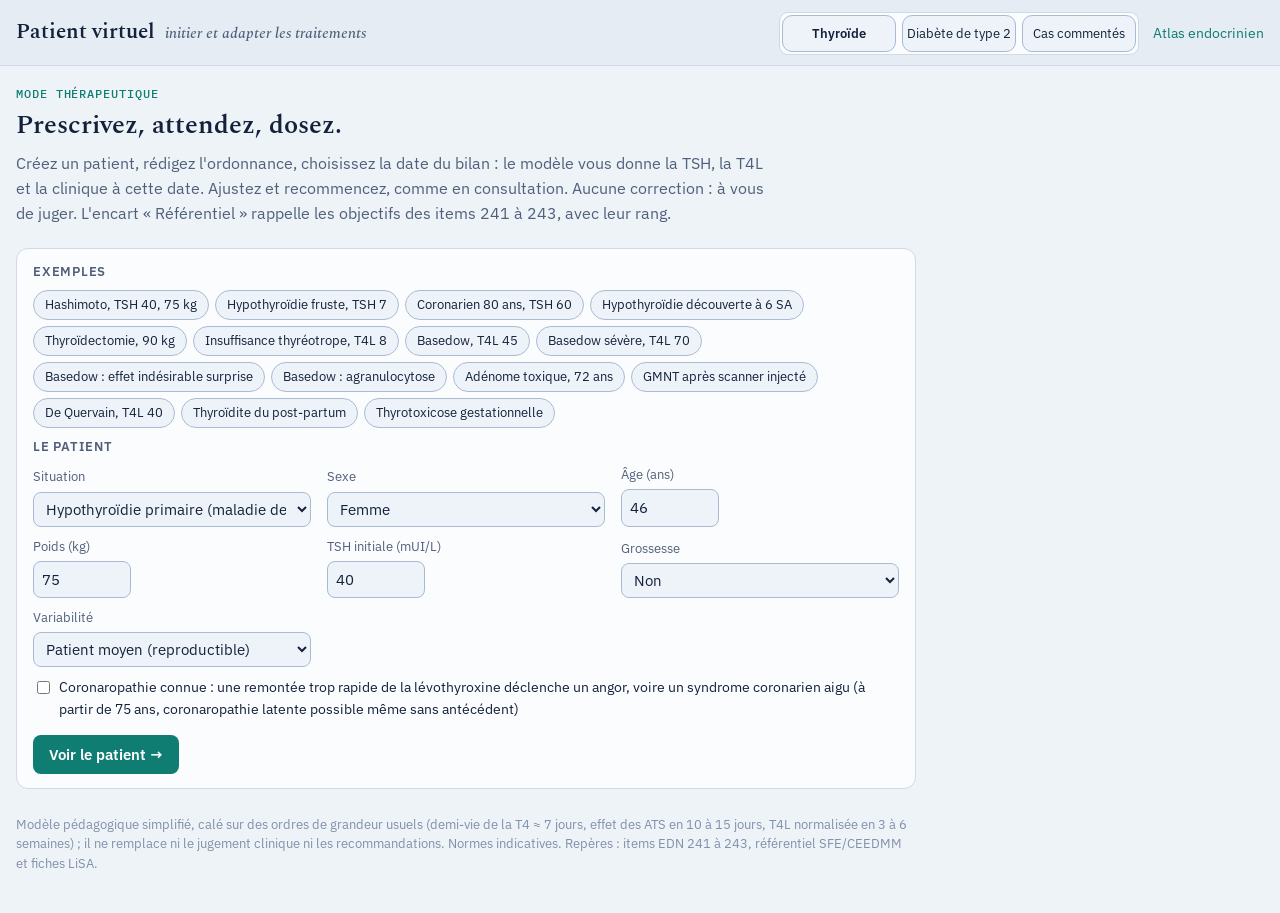
==== simulateur.html @ 0673c6ff "DT2 : module de physiologie (atlas) dans l'interface - schéma animé des organes (faim, estomac, inte" ====
<!doctype html>
<html lang="fr">
<head>
<meta charset="utf-8">
<meta name="viewport" content="width=device-width, initial-scale=1, viewport-fit=cover">
<title>Patient virtuel</title>
<meta name="description" content="Simulateur thérapeutique : on crée un patient (thyroïde ou diabète de type 2), on prescrit librement, et le modèle donne le bilan à la date choisie.">
<link rel="preconnect" href="https://fonts.googleapis.com">
<link rel="preconnect" href="https://fonts.gstatic.com" crossorigin>
<link rel="stylesheet" href="https://fonts.googleapis.com/css2?family=IBM+Plex+Mono:wght@400;500&family=IBM+Plex+Sans:wght@400;500;600&family=Spectral:ital,wght@0,500;0,600;1,500&display=swap">
<link rel="stylesheet" href="css/simulateur.css">
</head>
<body>
<header class="sv-top">
  <div class="sv-brand">
    <span class="sv-name">Patient virtuel</span>
    <span class="sv-sub">initier et adapter les traitements</span>
  </div>
  <nav class="sv-nav">
    <div class="sv-tabs" role="tablist" aria-label="Mode">
      <button type="button" class="sv-tab" id="svTabSand" role="tab">Thyroïde</button>
      <button type="button" class="sv-tab" id="svTabDt2" role="tab">Diabète de type 2</button>
      <button type="button" class="sv-tab" id="svTabCases" role="tab">Cas commentés</button>
    </div>
    <span class="sv-status" id="svStatus" hidden></span>
    <button type="button" class="sv-link" id="svHome" hidden>← Autres patients</button>
    <a class="sv-link" href="index.html">Atlas endocrinien</a>
  </nav>
</header>

<main class="sv-main" id="svMain"></main>

<div class="sv-tip" id="svTip" role="tooltip" hidden></div>

<script src="js/simu/model.js"></script>
<script src="js/simu/rules.js"></script>
<script src="js/simu/cases.js"></script>
<script src="js/simu/chart.js"></script>
<script src="js/simu/ui.js"></script>
<script src="js/simu/toons.js"></script>
<script src="js/simu/adverse.js"></script>
<script src="js/simu/sandbox.js"></script>
<script src="js/simu/dt2-ref.js"></script>
<script src="js/simu/dt2-model.js"></script>
<script src="js/simu/glyco.js"></script>
<script src="js/simu/sfd.js"></script>
<script src="js/simu/dt2-tree.js"></script>
<script src="js/simu/dt2-guide.js"></script>
<script src="js/simu/dt2-hosp.js"></script>
<script src="js/simu/dt2-physio.js"></script>
<script src="js/simu/dt2.js"></script>
<script src="js/simu/dt2-case.js"></script>
<script src="js/simu/main.js"></script>
</body>
</html>
---- css/simulateur.css ----
/* Patient virtuel : mêmes jetons de couleur que l'atlas (sombre par défaut, clair selon le système). */
:root {
  color-scheme: dark;
  --bg: #0a1322; --bg-2: #0d182b; --panel: #0f1b2f; --panel-2: #15243c; --line: #243653; --line-2: #36507a;
  --fg: #e6edf7; --muted: #95a6c0; --faint: #60728f; --accent: #6fd6c8; --accent-ink: #062521;
  --tsh: #5eaeff; --t4: #ffb84d; --t3: #ff7262; --trab: #ff6ac1;
  --good: #5bd49a; --warn: #ffc061; --bad: #ff7262; --info: #8fb3e8;
  --font-display: "Spectral", "Iowan Old Style", Georgia, serif;
  --font-body: "IBM Plex Sans", "Segoe UI", system-ui, -apple-system, sans-serif;
  --font-data: "IBM Plex Mono", ui-monospace, "SFMono-Regular", Menlo, monospace;
}
@media (prefers-color-scheme: light) {
  :root:not([data-theme="dark"]) {
    color-scheme: light;
    --bg: #eef3f8; --bg-2: #e5ecf4; --panel: #fbfcfe; --panel-2: #eef3f9; --line: #cfd9e7; --line-2: #a9bbd2;
    --fg: #13213a; --muted: #50607a; --faint: #8090aa; --accent: #0f7d72; --accent-ink: #ffffff;
    --tsh: #1f6fd1; --t4: #c27600; --t3: #d3392b; --trab: #c21f80;
    --good: #138a55; --warn: #a86a00; --bad: #cc3628; --info: #3d64a8;
  }
}
:root[data-theme="light"] {
  color-scheme: light;
  --bg: #eef3f8; --bg-2: #e5ecf4; --panel: #fbfcfe; --panel-2: #eef3f9; --line: #cfd9e7; --line-2: #a9bbd2;
  --fg: #13213a; --muted: #50607a; --faint: #8090aa; --accent: #0f7d72; --accent-ink: #ffffff;
  --tsh: #1f6fd1; --t4: #c27600; --t3: #d3392b; --trab: #c21f80;
  --good: #138a55; --warn: #a86a00; --bad: #cc3628; --info: #3d64a8;
}

* { box-sizing: border-box; }
[hidden] { display: none !important; }
body { margin: 0; background: var(--bg); color: var(--fg); font: 15px/1.55 var(--font-body); }
button, select, input { font: inherit; color: inherit; }
:focus-visible { outline: 2px solid var(--accent); outline-offset: 2px; }
h1 { margin: 0; font: 600 26px/1.15 var(--font-display); text-wrap: balance; }
h2 { margin: 0; font: 600 20px/1.2 var(--font-display); }
h3 { margin: 0; font: 600 13px var(--font-body); letter-spacing: 0.06em; text-transform: uppercase; color: var(--muted); }
h4 { margin: 6px 0 0; font: 600 14px var(--font-body); }
p { margin: 0; }

/* ---------- Barre du haut ---------- */
.sv-top {
  position: sticky; top: env(safe-area-inset-top, 0px); z-index: 5;
  display: flex; align-items: baseline; justify-content: space-between; flex-wrap: wrap; gap: 6px 18px;
  padding: 12px max(16px, env(safe-area-inset-right, 0px)) 10px max(16px, env(safe-area-inset-left, 0px));
  background: var(--bg-2); border-bottom: 1px solid var(--line);
}
.sv-brand { display: flex; align-items: baseline; gap: 10px; flex-wrap: wrap; }
.sv-name { font: 600 21px/1.1 var(--font-display); }
.sv-sub { font: italic 500 15px var(--font-display); color: var(--muted); }
.sv-nav { display: flex; align-items: baseline; gap: 14px; flex-wrap: wrap; }
.sv-status { font: 500 12.5px var(--font-data); color: var(--muted); }
.sv-link { border: 0; background: none; padding: 0; color: var(--accent); cursor: pointer; text-decoration: none; font-size: 14px; }
.sv-link:hover { text-decoration: underline; }

.sv-main { padding: 20px 16px 40px; max-width: 1280px; margin: 0 auto; }
.sv-eyebrow { font: 500 11.5px var(--font-data); letter-spacing: 0.08em; text-transform: uppercase; color: var(--accent); }
.sv-muted { color: var(--muted); font-size: 14px; }
.sv-note { color: var(--faint); font-size: 12.5px; }
.sv-src { color: var(--faint); font-size: 12.5px; font-style: italic; }

/* ---------- Accueil ---------- */
.sv-intro { display: flex; flex-direction: column; gap: 10px; max-width: 760px; margin-bottom: 22px; }
.sv-lead { font-size: 16px; color: var(--muted); }
.sv-axes { display: flex; flex-wrap: wrap; gap: 6px; margin-top: 4px; }
.sv-axis { border: 1px dashed var(--line-2); border-radius: 999px; padding: 3px 11px; font-size: 13px; color: var(--faint); }
.sv-axis.on { border-style: solid; border-color: var(--accent); color: var(--accent); }
.sv-cases { display: grid; grid-template-columns: repeat(auto-fill, minmax(260px, 1fr)); gap: 12px; }
.sv-case {
  display: flex; flex-direction: column; gap: 6px; text-align: left; cursor: pointer;
  border: 1px solid var(--line); border-radius: 12px; background: var(--panel); padding: 14px 16px;
  transition: border-color 0.15s, transform 0.15s;
}
.sv-case:hover { border-color: var(--accent); transform: translateY(-1px); }
.sv-case-top { display: flex; justify-content: space-between; gap: 8px; }
.sv-tag { font: 500 11.5px var(--font-data); letter-spacing: 0.05em; text-transform: uppercase; color: var(--accent); }
.sv-level { font-size: 12px; color: var(--faint); }
.sv-case-t { font: 600 18px/1.25 var(--font-display); }
.sv-case-p { font-size: 13.5px; color: var(--muted); }
.sv-case-d { font-size: 13.5px; color: var(--muted); }
.sv-disc { margin-top: 26px; color: var(--faint); font-size: 12.5px; max-width: 900px; }

/* ---------- Partie ---------- */
.sv-game { display: grid; grid-template-columns: minmax(0, 400px) minmax(0, 1fr); gap: 20px; align-items: start; }
.sv-dossier { position: sticky; top: 64px; display: flex; flex-direction: column; gap: 12px; max-height: calc(100vh - 80px); overflow-y: auto; }
.sv-consult { display: flex; flex-direction: column; gap: 14px; min-width: 0; }
.sv-card { background: var(--panel); border: 1px solid var(--line); border-radius: 12px; padding: 14px 16px; display: flex; flex-direction: column; gap: 10px; min-width: 0; }
.sv-step { scroll-margin-top: 70px; }
.sv-step.active { border-color: var(--line-2); box-shadow: 0 0 0 1px color-mix(in srgb, var(--accent) 35%, transparent); }
.sv-vhead { display: flex; flex-direction: column; gap: 2px; }
.sv-id h2 { margin-top: 2px; }
.sv-atcd { margin: 0; padding-left: 18px; color: var(--muted); font-size: 13.5px; }
.sv-rx { font-size: 14px; }
.sv-hist { margin: 0; padding-left: 20px; display: flex; flex-direction: column; gap: 6px; font-size: 13px; }
.sv-hist li span { display: block; }
.sv-h-d { font: 500 12px var(--font-data); color: var(--muted); }
.sv-hist em { color: var(--muted); }
.sv-letter { border-left: 3px solid var(--accent); padding: 6px 10px; background: var(--panel-2); border-radius: 0 8px 8px 0; font-size: 14px; }
.sv-event { border-left: 3px solid var(--bad); padding: 8px 10px; background: color-mix(in srgb, var(--bad) 10%, var(--panel)); border-radius: 0 8px 8px 0; }

.sv-qs { display: flex; flex-direction: column; gap: 6px; }
.sv-qbtn {
  text-align: left; border: 1px solid var(--line-2); background: var(--panel-2); border-radius: 8px; padding: 7px 11px; cursor: pointer; font-size: 14px;
}
.sv-qbtn:hover:not(:disabled) { border-color: var(--accent); }
.sv-qbtn:disabled { opacity: 0.5; cursor: default; }
.sv-qa { padding: 4px 0; }
.sv-q { font-weight: 600; font-size: 14px; }
.sv-a { color: var(--muted); font-size: 14px; font-style: italic; }
.sv-choices { display: flex; flex-direction: column; gap: 6px; }

.sv-exam { display: grid; grid-template-columns: max-content 1fr; gap: 4px 14px; margin: 0; font-size: 14px; }
.sv-exam dt { color: var(--muted); }
.sv-exam dd { margin: 0; }

.sv-res { width: 100%; border-collapse: collapse; font-size: 14px; }
.sv-res th { text-align: left; font: 500 11.5px var(--font-data); text-transform: uppercase; letter-spacing: 0.05em; color: var(--faint); padding: 4px 6px; border-bottom: 1px solid var(--line); }
.sv-res td { padding: 5px 6px; border-bottom: 1px solid var(--line); vertical-align: top; }
.sv-res td:nth-child(2) { font-family: var(--font-data); font-size: 13.5px; }
.sv-res tr.flag td:nth-child(2) { font-weight: 600; }
.sv-flag { font: 500 11px var(--font-body); text-transform: uppercase; letter-spacing: 0.04em; color: var(--warn); }
.sv-ref { color: var(--faint); font-family: var(--font-data); font-size: 12.5px; white-space: nowrap; }

.sv-tests { display: grid; grid-template-columns: repeat(auto-fill, minmax(210px, 1fr)); gap: 8px 14px; }
.sv-tests fieldset { border: 0; margin: 0; padding: 0; display: flex; flex-direction: column; gap: 3px; }
.sv-tests legend { font: 500 11.5px var(--font-data); text-transform: uppercase; letter-spacing: 0.06em; color: var(--faint); padding: 0; margin-bottom: 2px; }
.sv-check { display: flex; align-items: flex-start; gap: 6px; font-size: 14px; cursor: pointer; }
.sv-check input { margin-top: 4px; accent-color: var(--accent); }
.sv-radios { display: flex; flex-direction: column; gap: 4px; }
.sv-radio { display: flex; gap: 6px; align-items: center; padding: 5px 8px; border-radius: 8px; border: 1px solid transparent; cursor: pointer; }
.sv-radio input { accent-color: var(--accent); }
.sv-radio.right { border-color: var(--good); }
.sv-radio.wrong { border-color: var(--bad); }
.sv-advice { display: flex; flex-direction: column; gap: 4px; }

.sv-form { display: grid; grid-template-columns: repeat(auto-fill, minmax(240px, 1fr)); gap: 10px 16px; align-items: end; }
.sv-field { display: flex; flex-direction: column; gap: 4px; min-width: 0; }
.sv-field label { font-size: 13px; color: var(--muted); }
.sv-inline { display: flex; gap: 6px; flex-wrap: wrap; }
.sv-inline select { flex: 1 1 140px; min-width: 0; }
select { background: var(--panel-2); border: 1px solid var(--line-2); border-radius: 8px; padding: 6px 8px; max-width: 100%; }
.sv-rxsum { font-size: 14px; }

.sv-actions { display: flex; flex-wrap: wrap; gap: 8px; margin-top: 4px; }
.sv-primary { border: 0; background: var(--accent); color: var(--accent-ink); font-weight: 600; border-radius: 8px; padding: 8px 16px; cursor: pointer; }
.sv-primary:hover { filter: brightness(1.08); }
.sv-secondary { border: 1px solid var(--line-2); background: none; border-radius: 8px; padding: 8px 16px; cursor: pointer; }
.sv-secondary:hover { border-color: var(--accent); }
.sv-alert { color: var(--bad); font-size: 14px; }

/* Correction */
.sv-fb { list-style: none; margin: 0; padding: 0; display: flex; flex-direction: column; gap: 6px; }
.sv-fb li { display: flex; gap: 8px; align-items: flex-start; font-size: 14px; padding: 6px 8px; border-radius: 8px; background: var(--panel-2); }
.sv-fb-ic { flex: 0 0 20px; height: 20px; border-radius: 50%; display: grid; place-items: center; font: 600 12px var(--font-data); color: var(--bg); margin-top: 1px; }
.sv-fb-good .sv-fb-ic { background: var(--good); }
.sv-fb-warn .sv-fb-ic { background: var(--warn); }
.sv-fb-bad .sv-fb-ic { background: var(--bad); }
.sv-fb-info .sv-fb-ic { background: var(--info); }
.sv-pen { font: 600 12px var(--font-data); color: var(--bad); white-space: nowrap; }

/* Graphique */
.sv-chartbox { width: 100%; min-height: 120px; }
.sv-chart { display: block; width: 100%; height: auto; overflow: visible; }
.sv-ch-title { font: 500 12px var(--font-body); fill: var(--muted); }
.sv-ch-tick { font: 400 10.5px var(--font-data); fill: var(--faint); }
.sv-ch-lab { font: 500 10.5px var(--font-data); fill: var(--muted); }
.sv-ch-bg { fill: none; }
.sv-ch-band { fill: color-mix(in srgb, var(--good) 13%, transparent); }
.sv-ch-grid { stroke: var(--line); stroke-width: 1; }
.sv-ch-step { fill: none; stroke-width: 2; stroke-linejoin: round; }
.sv-ch-true { fill: none; stroke-width: 2; stroke-dasharray: 4 3; opacity: 0.75; }
.sv-ch-dot { stroke: var(--panel); stroke-width: 2; }
.sv-ch-hit { fill: transparent; cursor: pointer; }
.sv-ch-hit:focus { outline: none; stroke: var(--accent); stroke-width: 1.5; }
.sv-ch-now { stroke: var(--faint); stroke-dasharray: 2 3; }
.sv-tip {
  position: absolute; z-index: 20; transform: translate(-50%, -100%); pointer-events: none;
  background: var(--panel); border: 1px solid var(--line-2); border-radius: 6px; padding: 4px 8px; font: 500 12.5px var(--font-data); white-space: nowrap;
}

/* Débriefing */
.sv-score { flex-direction: row; align-items: center; gap: 18px; }
.sv-grade { display: flex; align-items: baseline; gap: 2px; }
.sv-grade-n { font: 600 48px/1 var(--font-display); color: var(--accent); }
.sv-grade-d { font: 500 18px var(--font-display); color: var(--muted); }
.sv-keys { margin: 0; padding-left: 18px; display: flex; flex-direction: column; gap: 6px; font-size: 14px; }
.sv-journal { border-top: 1px solid var(--line); padding-top: 8px; }
.sv-journal summary { cursor: pointer; font-size: 14px; font-weight: 500; }
.sv-journal[open] summary { margin-bottom: 8px; }
.sv-journal > * + * { margin-top: 8px; }

@media (max-width: 860px) {
  .sv-game { grid-template-columns: minmax(0, 1fr); }
  .sv-dossier { position: static; max-height: none; overflow: visible; }
  .sv-consult { order: -1; }
  .sv-top { position: static; }
  .sv-score { flex-direction: column; align-items: flex-start; }
  .sv-exam { grid-template-columns: 1fr; gap: 0; }
  .sv-exam dd { margin-bottom: 6px; }
}

/* ---------- Onglets ---------- */
.sv-tabs { display: flex; gap: 2px; padding: 2px; border: 1px solid var(--line); border-radius: 9px; background: var(--panel); }
.sv-tab { border: 0; background: none; border-radius: 7px; padding: 4px 10px; font-size: 13px; cursor: pointer; color: var(--muted); }
.sv-tab[aria-selected="true"] { background: var(--panel-2); color: var(--fg); font-weight: 600; }

/* ---------- Mode thérapeutique ---------- */
.sv-setup { max-width: 900px; }
.sv-chips { display: flex; flex-wrap: wrap; gap: 6px; }
.sv-chip { border: 1px solid var(--line-2); background: var(--panel-2); border-radius: 999px; padding: 4px 11px; font-size: 13px; cursor: pointer; }
.sv-chip:hover { border-color: var(--accent); color: var(--accent); }
.sv-chipcheck { display: inline-flex; align-items: center; gap: 5px; border: 1px solid var(--line-2); border-radius: 999px; padding: 3px 10px; font-size: 13.5px; cursor: pointer; }
.sv-chipcheck:has(input:checked) { border-color: var(--accent); background: color-mix(in srgb, var(--accent) 12%, transparent); }
.sv-chipcheck input { accent-color: var(--accent); margin: 0; }
.sv-num { width: 6.5em; background: var(--panel-2); border: 1px solid var(--line-2); border-radius: 8px; padding: 6px 8px; font-variant-numeric: tabular-nums; }
.sv-numwrap { display: inline-flex; align-items: center; gap: 4px; white-space: nowrap; }
.sv-inline { align-items: center; }
.sv-alt { font-size: 14px; color: var(--muted); }
.sv-ordo { gap: 12px; }
.sv-more { align-self: flex-start; font-size: 13px; }
.sv-sandbox .sv-dossier { gap: 12px; }
.sv-latest-head { display: flex; align-items: baseline; justify-content: space-between; gap: 10px; flex-wrap: wrap; }
.sv-big td { font-size: 15.5px; padding: 7px 6px; }
.sv-big td:nth-child(2) { font-size: 16px; }
.sv-v { font-family: var(--font-data); font-variant-numeric: tabular-nums; white-space: nowrap; }
.sv-v.hi, .sv-v.lo { font-weight: 600; color: var(--warn); }
.sv-arrow { font-weight: 600; }
.sv-na { color: var(--faint); }
.sv-clin { font-size: 14px; }
.sv-card-head { display: flex; justify-content: space-between; align-items: center; gap: 10px; flex-wrap: wrap; }
.sv-small { font-size: 13px; color: var(--muted); }
.sv-scroll { overflow-x: auto; }
.sv-hist-t { font-size: 13px; }
.sv-hist-t td, .sv-hist-t th { white-space: nowrap; }
.sv-hist-t td:nth-child(2) { white-space: normal; min-width: 180px; font-family: var(--font-body); font-size: 13px; }
.sv-nowrap { white-space: nowrap; }
.sv-det summary { cursor: pointer; font: 600 13px var(--font-body); letter-spacing: 0.06em; text-transform: uppercase; color: var(--muted); }
.sv-det[open] summary { margin-bottom: 4px; }
.sv-secondary:disabled { opacity: 0.45; cursor: default; }
@media (max-width: 860px) {
  .sv-sandbox .sv-dossier, .sv-sandbox .sv-consult { display: contents; }
  .sv-sandbox > * > .sv-card { order: 4; }
  .sv-sandbox > * > .sv-latest { order: 1; }
  .sv-sandbox > * > .sv-ordo { order: 2; }
  .sv-sandbox > * > .sv-id { order: 3; }
}

/* Rangs EDN */
.sv-rang { display: inline-block; font: 600 10.5px var(--font-data); letter-spacing: 0.04em; text-transform: uppercase; border-radius: 5px; padding: 1px 6px; vertical-align: 1px; white-space: nowrap; }
.sv-rang-A { background: color-mix(in srgb, var(--accent) 22%, transparent); color: var(--fg); border: 1px solid var(--accent); }
.sv-rang-B { background: color-mix(in srgb, var(--info) 18%, transparent); color: var(--fg); border: 1px solid var(--info); }
.sv-refs li { line-height: 1.5; }
.sv-qual { font-size: 14px; }
.sv-hist-t td.sv-wrap { white-space: normal; min-width: 220px; font-family: var(--font-body); font-size: 12.5px; color: var(--muted); }
.sv-ch-bar { fill: color-mix(in srgb, var(--accent) 55%, transparent); }
@media (max-width: 520px) {
  .sv-res .sv-ref { white-space: normal; }
  .sv-big td, .sv-big td:nth-child(2) { font-size: 14.5px; }
  .sv-big { table-layout: fixed; } .sv-big td, .sv-big th { overflow-wrap: anywhere; padding-left: 4px; padding-right: 4px; }
}

/* Dessins d'humour noir */
.sv-toon { margin: 0; align-self: flex-start; width: 100%; max-width: 380px; background: #eef2f7; border: 1px solid var(--line); border-radius: 12px; padding: 8px; }
/* Les dessins gardent le même aspect dans les deux thèmes : papier clair, encre sombre. */
.sv-toon svg { display: block; width: 100%; height: auto; }
.sv-toon figcaption { font: italic 500 14px var(--font-display); color: #3c4658; text-align: center; padding: 4px 6px 2px; }
.sv-toon-death { max-width: 460px; }
.tn-o { stroke: #1d2433; stroke-width: 2; stroke-linejoin: round; }
.tn-l { stroke: #1d2433; stroke-width: 2.5; fill: none; stroke-linecap: round; stroke-linejoin: round; }
.tn-w { stroke-width: 3.5; }
.tn-k { fill: #1d2433; }
.tn-ground { fill: #d5dce6; }
.tn-small { font: 500 11px var(--font-body); fill: #1d2433; }
.tn-big { font: 20px var(--font-body); fill: #ffc83a; }
.tn-night, .tn-nightfill { fill: #1b2340; }
.tn-rip { font: 700 15px var(--font-display); fill: #2d2f36; text-anchor: middle; }
.tn-epi { font: 500 7.4px var(--font-body); fill: #2d2f36; text-anchor: middle; }
.tn-cross { stroke: #c8ccd8; }
.sv-toon-death .tn-o { stroke: #2d2f36; }
.tn-blink { animation: tnBlink 0.8s steps(2) infinite; }
@keyframes tnBlink { 50% { fill: #5aa0ff; } }
@media (prefers-reduced-motion: reduce) { .tn-blink { animation: none; } }
.sv-dead { border-color: var(--bad); }
.sv-banner { border-left: 3px solid var(--warn); padding: 6px 10px; background: color-mix(in srgb, var(--warn) 12%, var(--panel)); border-radius: 0 8px 8px 0; font-size: 14px; font-weight: 500; }
.sv-margin dt { font-weight: 600; color: var(--fg); }

/* Référentiel d'effets (DT2) */
.sv-reftab { font-size: 13px; }
.sv-reftab td:nth-child(2) { font-family: inherit; font-size: 13px; }
.sv-reftab td.sv-mv { font-family: var(--font-data); white-space: nowrap; text-align: right; }
.sv-reftab td.sv-mv.hi { color: var(--bad); font-weight: 600; }
.sv-reftab a.sv-src { color: inherit; text-decoration: underline dotted; }
@media (max-width: 520px) { .sv-reftab td:first-child { min-width: 8em; } }

/* Insulinothérapie, carnet glycémique, rapport AGP, lecture SFD 2025 */
.sv-ins { display: grid; gap: 8px; margin-top: 8px; padding-top: 8px; border-top: 1px dashed var(--line); }
.sv-num-s { width: 4.6em; }
.sv-alert-l { display: block; }
.sv-alert-l + .sv-alert-l { margin-top: 6px; }
.sv-titr { font-size: 14px; color: var(--fg); background: color-mix(in srgb, var(--accent) 10%, transparent); border-left: 3px solid var(--accent); padding: 6px 10px; border-radius: 6px; }
.sv-gly { display: grid; gap: 8px; margin-top: 6px; padding-top: 10px; border-top: 1px solid var(--line); }
.sv-how { border: 1px solid var(--line); border-radius: 8px; padding: 6px 10px; }
.sv-carnet { border-collapse: collapse; font: 12.5px var(--font-data); min-width: 100%; }
.sv-carnet th { font: 500 10.5px var(--font-data); text-transform: uppercase; letter-spacing: 0.04em; color: var(--faint); padding: 4px 6px; border-bottom: 1px solid var(--line); text-align: center; white-space: nowrap; }
.sv-carnet td { padding: 3px 6px; border-bottom: 1px solid var(--line); text-align: center; white-space: nowrap; }
.sv-carnet td.gc-rem { text-align: left; white-space: normal; font-family: var(--font-body); color: var(--muted); min-width: 12em; }
.sv-carnet td.gc-day, .sv-carnet td.gc-dose { color: var(--muted); }
.gc-ok { background: color-mix(in srgb, var(--good) 16%, transparent); }
.gc-hi { background: color-mix(in srgb, var(--warn) 22%, transparent); }
.gc-lo { background: color-mix(in srgb, var(--info) 22%, transparent); }
.gc-hypo { background: color-mix(in srgb, var(--bad) 35%, transparent); font-weight: 600; }
.agp { display: grid; gap: 8px; }
.agp-top { display: grid; grid-template-columns: minmax(0, 1fr) minmax(0, 1.3fr); gap: 14px; align-items: start; }
.agp-stats { display: grid; grid-template-columns: auto auto; gap: 2px 10px; margin: 0; font-size: 13px; }
.agp-stats dt { color: var(--muted); }
.agp-stats dd { margin: 0; font-family: var(--font-data); text-align: right; }
.agp-range { display: grid; grid-template-columns: 26px 1fr; gap: 10px; align-items: stretch; }
.agp-bar { display: flex; flex-direction: column; border-radius: 4px; overflow: hidden; min-height: 120px; }
.agp-s { display: block; min-height: 2px; }
.agp-legend { list-style: none; margin: 0; padding: 0; display: grid; gap: 2px; font-size: 12.5px; align-content: space-between; }
.agp-legend b { font-family: var(--font-data); }
.agp-tg { color: var(--faint); }
.agp-sw { display: inline-block; width: 10px; height: 10px; border-radius: 2px; margin-right: 6px; vertical-align: -1px; }
.agp-vhigh { background: #e8833a; } .agp-high { background: #f4c542; } .agp-tir { background: #3aa76d; } .agp-low { background: #e5534b; } .agp-vlow { background: #a51d2d; }
.agp-svg { width: 100%; height: auto; display: block; }
.agp-target { fill: color-mix(in srgb, #3aa76d 14%, transparent); }
.agp-grid { stroke: var(--line); stroke-width: 1; stroke-dasharray: 2 3; }
.agp-tl { stroke: #3aa76d; stroke-width: 1.2; }
.agp-tick { fill: var(--faint); font: 10px var(--font-data); }
.agp-b90 { fill: color-mix(in srgb, var(--tsh) 18%, transparent); }
.agp-b50 { fill: color-mix(in srgb, var(--tsh) 42%, transparent); }
.agp-med { fill: none; stroke: var(--tsh); stroke-width: 2.2; }
.agp-cap { font-size: 12.5px; color: var(--muted); }
.agp-days { display: grid; grid-template-columns: repeat(7, minmax(0, 1fr)); gap: 4px; }
.agp-day { width: 100%; height: auto; display: block; background: var(--panel-2); border-radius: 4px; }
.agp-dline { fill: none; stroke: var(--tsh); stroke-width: 1.2; }
.agp-dlow { fill: #e5534b; }
.sv-sfd-l { list-style: none; margin: 6px 0; padding: 0; display: grid; gap: 6px; font-size: 14px; }
.sv-sfd-l li { padding: 6px 8px 6px 30px; border-radius: 6px; position: relative; background: var(--panel-2); }
.sv-sfd-i { position: absolute; left: 9px; top: 6px; }
.sv-sfd-stop { border-left: 3px solid var(--bad); }
.sv-sfd-warn { border-left: 3px solid var(--warn); }
.sv-sfd-tip { border-left: 3px solid var(--info); }
.sv-sfd-ok { border-left: 3px solid var(--good); }
@media (max-width: 620px) {
  .agp-top { grid-template-columns: 1fr; }
  .agp-days { grid-template-columns: repeat(4, minmax(0, 1fr)); }
}

/* Cas guidé DT2 */
.sv-cases-h { margin-top: 8px; }
.sv-dcase { max-width: 980px; }
.sv-stmts { display: grid; gap: 6px; border: 1px solid var(--line); }
.sv-stmts legend { font: 600 13px var(--font-body); letter-spacing: 0.06em; text-transform: uppercase; color: var(--muted); padding: 0 6px; }

/* Arbre des décisions */
.sv-tree { display: grid; gap: 10px; }
.sv-tr-root { font-weight: 600; padding: 8px 10px; border-radius: 8px; background: var(--panel-2); }
.sv-tr { list-style: none; margin: 0 0 0 10px; padding: 0 0 0 14px; border-left: 2px solid var(--line-2); display: grid; gap: 8px; }
.sv-tr-b { position: relative; padding: 8px 10px; border-radius: 8px; background: var(--panel-2); border-left: 4px solid var(--line-2); display: grid; gap: 4px; font-size: 14px; }
.sv-tr-b::before { content: ''; position: absolute; left: -18px; top: 18px; width: 14px; border-top: 2px solid var(--line-2); }
.sv-tr-head { display: flex; flex-wrap: wrap; gap: 8px; align-items: baseline; }
.sv-tr-rank { font: 600 11px var(--font-data); text-transform: uppercase; letter-spacing: 0.04em; color: var(--muted); }
.sv-tr-name { font-weight: 600; }
.sv-tr-why { color: var(--muted); }
.sv-tr-res b { font-family: var(--font-data); }
.sv-tr-next { margin: 4px 0 0 14px; padding: 6px 10px; border-radius: 6px; border-left: 4px solid var(--line-2); background: var(--panel); }
.sv-tr-r1 { border-left-color: var(--good); } .sv-tr-r2 { border-left-color: var(--info); } .sv-tr-r3 { border-left-color: var(--faint); } .sv-tr-r4 { border-left-color: var(--warn); } .sv-tr-r5 { border-left-color: var(--bad); }
.sv-tr-r1 > .sv-tr-head .sv-tr-rank { color: var(--good); } .sv-tr-r4 > .sv-tr-head .sv-tr-rank { color: var(--warn); } .sv-tr-r5 > .sv-tr-head .sv-tr-rank { color: var(--bad); }
.sv-export { width: 100%; font: 11.5px var(--font-data); background: var(--panel-2); color: var(--fg); border: 1px solid var(--line-2); border-radius: 8px; padding: 6px; resize: vertical; }
#dtExportBox { display: grid; gap: 6px; margin-top: 8px; }

/* Configuration : situations de départ, curseurs */
.sv-stages { display: grid; gap: 8px; }
.sv-stage-g { display: grid; grid-template-columns: 9em 1fr; gap: 8px; align-items: start; }
.sv-stage-h { font: 600 12px var(--font-body); color: var(--muted); padding-top: 6px; }
.sv-chip.on { border-color: var(--accent); background: color-mix(in srgb, var(--accent) 16%, transparent); color: var(--fg); font-weight: 600; }
.sv-slider label { display: flex; justify-content: space-between; gap: 8px; }
.sv-range-v { font: 600 13px var(--font-data); color: var(--accent); }
.sv-range { width: 100%; accent-color: var(--accent); }
@media (max-width: 620px) { .sv-stage-g { grid-template-columns: 1fr; } .sv-stage-h { padding-top: 0; } }

/* ---------- Types de rencontre, parcours, hospitalisation ---------- */
.sv-modes { display: flex; flex-direction: column; gap: 6px; }
.sv-tabs { display: grid; grid-template-columns: repeat(3, 1fr); gap: 6px; }
.sv-tab { display: flex; flex-direction: column; align-items: center; gap: 2px; padding: 8px 4px; border: 1px solid var(--line-2); border-radius: 10px; background: var(--panel-2); color: var(--fg); font: inherit; font-size: 12.5px; cursor: pointer; }
.sv-tab:hover { border-color: var(--accent); }
.sv-tab.on { border-color: var(--accent); background: color-mix(in srgb, var(--accent) 16%, transparent); font-weight: 600; }
.sv-tab-ic { font-size: 20px; line-height: 1; }
.sv-latest-head { display: flex; align-items: center; justify-content: flex-start; gap: 12px; }
.sv-mode-ic { flex: none; display: grid; place-items: center; width: 44px; height: 44px; border-radius: 12px; font-size: 24px; background: var(--panel-2); border: 1px solid var(--line-2); }
.sv-mode-ic.sv-mode-tele { border-color: var(--info); }
.sv-mode-ic.sv-mode-hosp { border-color: var(--t3); }
.sv-oldview { font-size: 13px; color: var(--warn); margin: 0; }
.sv-linkbtn { background: none; border: 0; padding: 0; color: var(--accent); text-decoration: underline; cursor: pointer; font: inherit; }
.sv-journey { gap: 6px; }
.sv-jtrack { display: flex; gap: 6px; overflow-x: auto; padding-bottom: 4px; scrollbar-width: thin; }
.sv-jitem { flex: none; display: flex; flex-direction: column; align-items: center; gap: 1px; min-width: 62px; padding: 6px 6px 5px; border: 1px solid var(--line); border-radius: 10px; background: var(--panel-2); color: var(--fg); font: inherit; cursor: pointer; position: relative; }
.sv-jitem::before { content: ""; position: absolute; left: -7px; top: 50%; width: 6px; border-top: 1px dashed var(--line-2); }
.sv-jitem:first-child::before { display: none; }
.sv-jitem.on { border-color: var(--accent); box-shadow: 0 0 0 1px var(--accent) inset; }
.sv-jitem.sv-mode-hosp { border-color: color-mix(in srgb, var(--t3) 60%, var(--line)); }
.sv-jitem.sv-mode-tele { border-style: dashed; }
.sv-jitem.ev .sv-jic { color: var(--warn); }
.sv-jic { font-size: 17px; line-height: 1.1; }
.sv-jday { font-family: var(--font-data); font-size: 11px; color: var(--muted); }
.sv-ja1c { font-family: var(--font-data); font-size: 12.5px; font-weight: 600; color: var(--good); }
.sv-ja1c.hi { color: var(--bad); }
.sv-hospform { display: flex; flex-direction: column; gap: 10px; }
.sv-hospwhy { margin: 0; padding: 8px 10px; border-left: 3px solid var(--t3); background: color-mix(in srgb, var(--t3) 8%, transparent); border-radius: 6px; font-size: 13.5px; }
.sv-hosp { display: flex; flex-direction: column; gap: 10px; }
.sv-kpis { display: grid; grid-template-columns: repeat(4, minmax(0, 1fr)); gap: 8px; }
.sv-kpi { display: flex; flex-direction: column; gap: 1px; padding: 8px 10px; border: 1px solid var(--line); border-radius: 10px; background: var(--panel-2); min-width: 0; }
.sv-kpi.warn { border-color: var(--warn); }
.sv-kpi-l { font-size: 11.5px; color: var(--muted); }
.sv-kpi-v { font-family: var(--font-data); font-size: 19px; }
.sv-kpi-s { font-size: 11.5px; color: var(--faint); }
.sv-hosp-chart { border: 1px solid var(--line); border-radius: 10px; background: var(--bg-2); padding: 6px; }
.sv-hosp-svg { display: block; width: 100%; height: auto; }
.sv-hosp-svg .hz-band { fill: color-mix(in srgb, var(--good) 14%, transparent); }
.sv-hosp-svg .hz-low { stroke: var(--bad); stroke-dasharray: 4 3; stroke-width: 1; }
.sv-hosp-svg .hz-day { stroke: var(--line); stroke-width: 1; }
.sv-hosp-svg .hz-g { fill: none; stroke: var(--tsh); stroke-width: 1.6; stroke-linejoin: round; }
.sv-hosp-svg .hz-ck { stroke: var(--bg-2); stroke-width: 1; }
.sv-hosp-svg .hz-ck.ok { fill: var(--good); } .sv-hosp-svg .hz-ck.high { fill: var(--warn); } .sv-hosp-svg .hz-ck.under { fill: var(--info); } .sv-hosp-svg .hz-ck.low { fill: var(--bad); }
.sv-hosp-svg .hz-rate { fill: none; stroke: var(--accent); stroke-width: 1.8; }
.sv-hosp-svg .hz-bol { fill: var(--t4); opacity: 0.85; }
.sv-hosp-svg .hz-ax { fill: var(--faint); font: 11px var(--font-data); }
.sv-hosp-svg .hz-lab { fill: var(--muted); font: 11.5px var(--font-body); }
.sv-hosp-t .sv-row-low td { background: color-mix(in srgb, var(--bad) 9%, transparent); }
.sv-relay { padding: 10px 12px; border: 1px solid var(--accent); border-radius: 10px; background: color-mix(in srgb, var(--accent) 7%, transparent); }
.sv-relay h4, .sv-relay p { margin: 0 0 4px; }
@media (max-width: 600px) { .sv-kpis { grid-template-columns: repeat(2, minmax(0, 1fr)); } .sv-tab { font-size: 11.5px; } }
.sv-hosp-t td:last-child { min-width: 220px; } .sv-hosp-t td:not(:last-child) { white-space: nowrap; }
.sv-hospok { margin: 0; color: var(--good); font-weight: 600; font-size: 13.5px; }
.sv-pump { display: grid; gap: 8px; padding: 10px 12px; border: 1px solid var(--line-2); border-radius: 10px; background: var(--panel-2); }
.sv-pump h4 { margin: 0; }

/* ---------- Physiologie du patient (module atlas) ---------- */
.sv-physio-entry { flex-direction: row; align-items: center; justify-content: space-between; gap: 12px; flex-wrap: wrap; border-color: color-mix(in srgb, var(--accent) 45%, var(--line)); }
.sv-physio-lead { margin: 2px 0 0; font-size: 13.5px; color: var(--muted); max-width: 60ch; }
.sv-physio { gap: 10px; }
.ph-tog { display: flex; flex-wrap: wrap; gap: 6px; }
.ph-ctrl { display: flex; flex-wrap: wrap; align-items: center; gap: 8px; }
.ph-ctrl .sv-range { flex: 1 1 160px; min-width: 120px; }
.ph-time { font-family: var(--font-data); min-width: 64px; }
.ph-sep { flex: 0 0 8px; }
.ph-grid { display: grid; grid-template-columns: minmax(0, 2.1fr) minmax(220px, 1fr); gap: 10px; }
@media (max-width: 900px) { .ph-grid { grid-template-columns: 1fr; } }
.ph-diag, .ph-chartbox, .ph-trendbox { border: 1px solid var(--line); border-radius: 10px; background: var(--bg-2); padding: 4px; min-width: 0; }
.ph-svg, .ph-chart, .ph-trend { display: block; width: 100%; height: auto; }
.ph-side { display: flex; flex-direction: column; gap: 8px; min-width: 0; }
.ph-sum { display: flex; flex-direction: column; gap: 2px; font-size: 13px; }
.ph-row { display: flex; justify-content: space-between; gap: 8px; border-bottom: 1px dotted var(--line); padding: 2px 0; }
.ph-row strong { font-family: var(--font-data); font-weight: 600; white-space: nowrap; }
.ph-info { font-size: 13px; padding: 8px 10px; border-left: 3px solid var(--accent); background: color-mix(in srgb, var(--accent) 7%, transparent); border-radius: 6px; }
.ph-info h4 { margin: 0 0 4px; } .ph-info p { margin: 0; }
.ph-box { fill: var(--panel-2); stroke: var(--line-2); stroke-width: 1.2; }
.ph-org { cursor: pointer; } .ph-org:focus { outline: none; } .ph-org:focus .ph-box, .ph-org.sel .ph-box { stroke: var(--accent); stroke-width: 2.4; }
.ph-org.sel .ph-blood { stroke-width: 3.5; }
.ph-org.off { opacity: 0.4; }
.ph-box-beta { fill: color-mix(in srgb, var(--tsh) 14%, var(--panel-2)); } .ph-box-alpha { fill: color-mix(in srgb, var(--trab) 12%, var(--panel-2)); }
.ph-box-liver { fill: color-mix(in srgb, var(--t3) 12%, var(--panel-2)); } .ph-box-kidney { fill: color-mix(in srgb, var(--t4) 12%, var(--panel-2)); }
.ph-box-muscle, .ph-box-fat { fill: color-mix(in srgb, var(--good) 10%, var(--panel-2)); } .ph-box-pen { fill: color-mix(in srgb, var(--warn) 12%, var(--panel-2)); }
.ph-t { fill: var(--fg); font: 600 16px var(--font-body); } .ph-v { fill: var(--accent); font: 600 14.5px var(--font-data); } .ph-s { fill: var(--muted); font: 13px var(--font-body); }
.ph-big { font-size: 18px; font-weight: 600; fill: var(--fg); }
.ph-blood { fill: color-mix(in srgb, var(--t3) 16%, var(--panel-2)); stroke: var(--t3); stroke-width: 2; }
.ph-blood.ok { fill: color-mix(in srgb, var(--good) 18%, var(--panel-2)); stroke: var(--good); } .ph-blood.high { fill: color-mix(in srgb, var(--warn) 22%, var(--panel-2)); stroke: var(--warn); } .ph-blood.low { fill: color-mix(in srgb, var(--bad) 25%, var(--panel-2)); stroke: var(--bad); }
.ph-flow { fill: none; stroke-linecap: round; stroke-dasharray: 2 10; animation: phflow 2s linear infinite; opacity: 0.85; }
.ph-flow.idle { opacity: 0.18; animation: none; }
@keyframes phflow { to { stroke-dashoffset: -24; } }
@media (prefers-reduced-motion: reduce) { .ph-flow { animation: none; stroke-dasharray: none; } }
.ph-flow.ph-g { stroke: var(--tsh); } .ph-flow.ph-i { stroke: var(--accent); } .ph-flow.ph-x { stroke: var(--warn); } .ph-flow.ph-n { stroke: var(--trab); } .ph-flow.ph-u { stroke: var(--t4); }
.ph-ah.ph-g { fill: var(--tsh); } .ph-ah.ph-i { fill: var(--accent); } .ph-ah.ph-x { fill: var(--warn); } .ph-ah.ph-n { fill: var(--trab); } .ph-ah.ph-u { fill: var(--t4); }
.ph-pill { stroke-width: 1.2; } .ph-pt { font: 700 12.5px var(--font-body); fill: var(--fg); }
.ph-pill-met { fill: color-mix(in srgb, var(--t3) 30%, var(--panel)); stroke: var(--t3); }
.ph-pill-su, .ph-pill-dpp { fill: color-mix(in srgb, var(--tsh) 30%, var(--panel)); stroke: var(--tsh); }
.ph-pill-glp { fill: color-mix(in srgb, var(--trab) 30%, var(--panel)); stroke: var(--trab); }
.ph-pill-sglt { fill: color-mix(in srgb, var(--t4) 35%, var(--panel)); stroke: var(--t4); }
.ph-pill-acarb, .ph-pill-life { fill: color-mix(in srgb, var(--good) 30%, var(--panel)); stroke: var(--good); }
.ph-pill-ins { fill: color-mix(in srgb, var(--warn) 35%, var(--panel)); stroke: var(--warn); }
.ph-band { fill: color-mix(in srgb, var(--good) 12%, transparent); } .ph-gl { stroke: var(--line); stroke-width: 1; }
.ph-ax { fill: var(--faint); font: 10.5px var(--font-data); } .ph-meal { font-size: 12px; }
.ph-l-g { fill: none; stroke: var(--tsh); stroke-width: 2.2; } .ph-l-glu { fill: none; stroke: var(--trab); stroke-width: 1.4; stroke-dasharray: 4 3; }
.ph-a-endo { fill: color-mix(in srgb, var(--accent) 35%, transparent); stroke: none; } .ph-a-exo { fill: color-mix(in srgb, var(--warn) 30%, transparent); stroke: none; }
.ph-b-ren { fill: var(--t4); } .ph-cur { stroke: var(--fg); stroke-width: 1.2; stroke-dasharray: 3 3; }
.ph-lg.ph-l-g { fill: var(--tsh); } .ph-lg.ph-l-glu { fill: var(--trab); }
.ph-l-a { fill: none; stroke: var(--t3); stroke-width: 2; }
@media (max-width: 600px) { .ph-diag, .ph-chartbox { overflow-x: auto; } .ph-svg, .ph-chart { min-width: 600px; } }
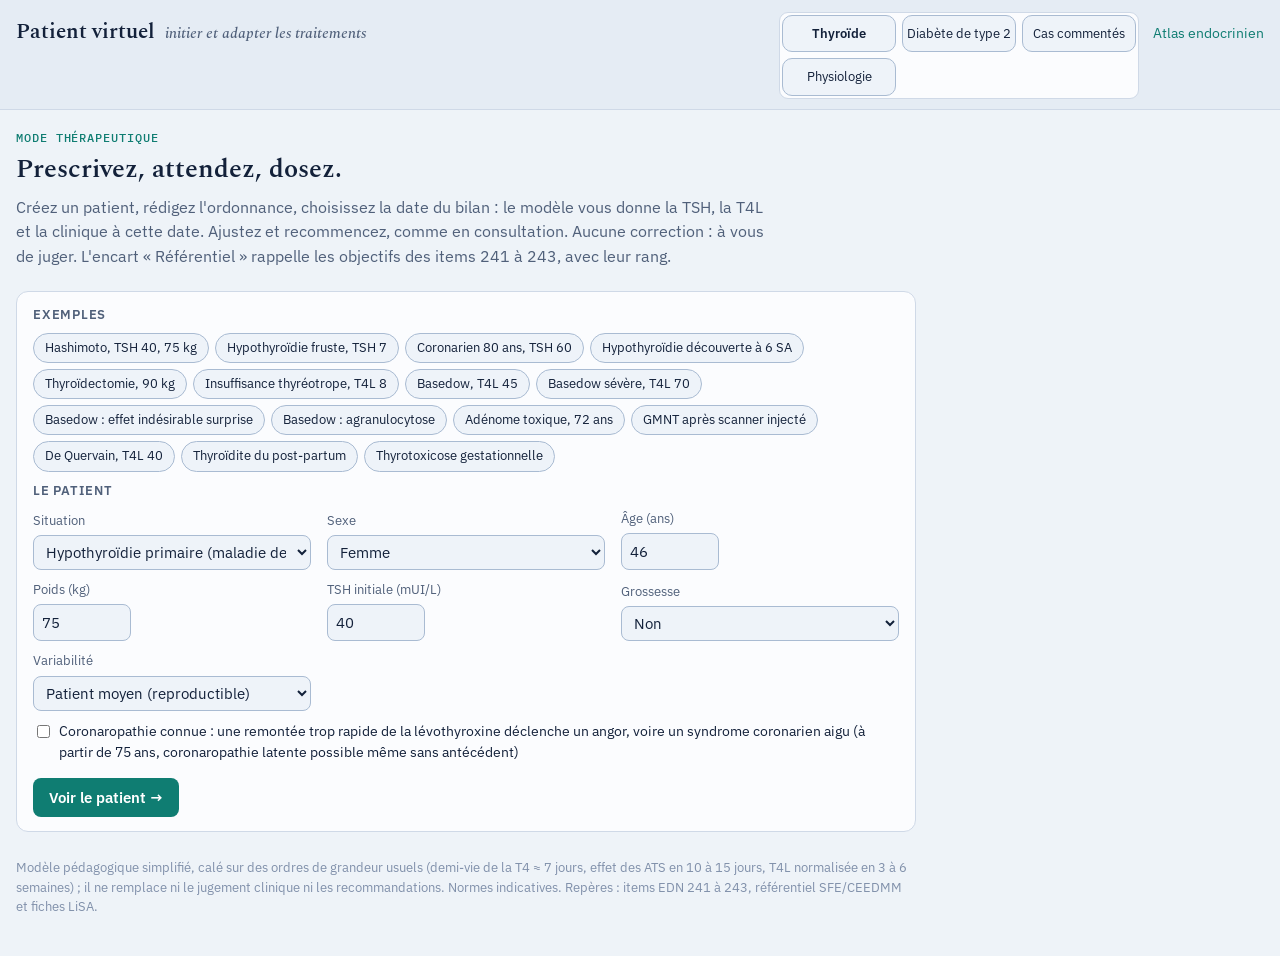
==== commit 18277840: "Physiologie : vaisseaux à la place du cœur, hypoglycémie et contre-régulation, onglet séparé - Aorte" ====
--- a/simulateur.html
+++ b/simulateur.html
@@ -21,6 +21,7 @@
       <button type="button" class="sv-tab" id="svTabSand" role="tab">Thyroïde</button>
       <button type="button" class="sv-tab" id="svTabDt2" role="tab">Diabète de type 2</button>
       <button type="button" class="sv-tab" id="svTabCases" role="tab">Cas commentés</button>
+      <button type="button" class="sv-tab" id="svTabPhysio" role="tab">Physiologie</button>
     </div>
     <span class="sv-status" id="svStatus" hidden></span>
     <button type="button" class="sv-link" id="svHome" hidden>← Autres patients</button>
--- a/css/simulateur.css
+++ b/css/simulateur.css
@@ -486,3 +486,114 @@
 .ph-lg.ph-l-g { fill: var(--tsh); } .ph-lg.ph-l-glu { fill: var(--trab); }
 .ph-l-a { fill: none; stroke: var(--t3); stroke-width: 2; }
 @media (max-width: 600px) { .ph-diag, .ph-chartbox { overflow-x: auto; } .ph-svg, .ph-chart { min-width: 600px; } }
+.sv-prof { display: grid; gap: 6px; }
+.sv-prof-grid { display: grid; grid-template-columns: repeat(6, minmax(0, 1fr)); gap: 4px 6px; }
+.sv-prof-c { display: flex; flex-direction: column; font: 11px var(--font-data); color: var(--muted); }
+.sv-prof-c .sv-num { width: 100%; min-width: 0; }
+@media (max-width: 600px) { .sv-prof-grid { grid-template-columns: repeat(4, minmax(0, 1fr)); } }
+.ph-flow.ph-k { stroke: var(--t3); } .ph-ah.ph-k { fill: var(--t3); }
+.ph-box-keto { fill: color-mix(in srgb, var(--t3) 10%, var(--panel-2)); }
+.ph-pill-ket { fill: color-mix(in srgb, var(--bad) 30%, var(--panel)); stroke: var(--bad); }
+.ph-l-ket { fill: none; stroke: var(--t3); stroke-width: 1.6; stroke-dasharray: 1 3; stroke-linecap: round; }
+.ph-lg.ph-l-ket { fill: var(--t3); } .ph-ax-ket { fill: var(--t3); }
+.ph-evrow { display: flex; flex-wrap: wrap; align-items: center; gap: 8px; font-size: 13.5px; }
+.ph-evrow select { max-width: 100%; }
+.ph-evband { fill: color-mix(in srgb, var(--good) 22%, transparent); }
+.ph-evnote { margin-top: 6px !important; padding-top: 6px; border-top: 1px dashed var(--line); font-weight: 500; }
+/* Molécules du module de physiologie (glyphes de l'atlas) */
+.ph-flow { stroke-dasharray: none; animation: none; opacity: 0.32; }
+.ph-flow.idle { opacity: 0.12; }
+.ph-legend { display: block; width: 100%; height: auto; margin-top: 2px; }
+.ph-legt { font-size: 14px; fill: var(--muted); }
+.ph-mol { pointer-events: none; }
+.phm { --mc: var(--tsh); }
+.phm-glc { --mc: #8fbf2f; } .phm-ins { --mc: var(--tsh); } .phm-glu { --mc: #ff9f43; } .phm-inc { --mc: var(--trab); } .phm-ffa { --mc: #e0a020; } .phm-ket { --mc: var(--t3); }
+.phm-ring { fill: color-mix(in srgb, var(--mc) 35%, var(--panel)); stroke: var(--mc); stroke-width: 1.4; stroke-linejoin: round; }
+.phm-bond { stroke: var(--mc); stroke-width: 1; }
+.phm-O { fill: #e5484d; }
+.phm-chain { fill: none; stroke: var(--mc); stroke-width: 1.3; opacity: 0.8; }
+.phm-res { fill: var(--mc); stroke: var(--panel); stroke-width: 0.5; } .phm-res.b { fill: color-mix(in srgb, var(--mc) 65%, var(--fg)); }
+.phm-ss { stroke: #f2c14e; stroke-width: 1.2; }
+.phm-zig { fill: none; stroke: var(--mc); stroke-width: 1.6; stroke-linejoin: round; stroke-linecap: round; }
+/* Corps humain du module de physiologie (couleurs de l'atlas) */
+.sv-physio { --body: #142c4a; --body-line: #2f5d88; --o-brain: #c99a98; --o-cerebellum: #b98585; --o-hypo: #8fae3c; --o-heart: #b23a46; --o-aorta: #c9505a; --o-liver: #8f3b30; --o-gall: #5e9a4a; --o-muscle: #a8424a; --o-tendon: #d8d2c4; --o-fat: #e6c35e; --o-lung: #c98d9a; --o-kidney: #9c4a40; --o-pancreas: #e0b17e; --o-stomach: #c98a7a; --o-colon: #b9826e; --o-small: #d79a86; --o-line: rgba(0, 0, 0, 0.35); }
+@media (prefers-color-scheme: light) { :root:not([data-theme="dark"]) .sv-physio { --body: #dce8f4; --body-line: #8fb0cf; --o-brain: #e3b6b2; --o-cerebellum: #d49c9a; --o-hypo: #a3c24e; --o-heart: #c9414e; --o-aorta: #d65f68; --o-liver: #a2483b; --o-gall: #6dab58; --o-muscle: #c0525a; --o-tendon: #e9e4d8; --o-fat: #f0d070; --o-lung: #e1a9b4; --o-kidney: #b0574c; --o-pancreas: #ecc291; --o-stomach: #dca090; --o-colon: #c99480; --o-small: #e6ad99; --o-line: rgba(40, 20, 20, 0.35); } }
+:root[data-theme="light"] .sv-physio { --body: #dce8f4; --body-line: #8fb0cf; --o-brain: #e3b6b2; --o-cerebellum: #d49c9a; --o-hypo: #a3c24e; --o-heart: #c9414e; --o-aorta: #d65f68; --o-liver: #a2483b; --o-gall: #6dab58; --o-muscle: #c0525a; --o-tendon: #e9e4d8; --o-fat: #f0d070; --o-lung: #e1a9b4; --o-kidney: #b0574c; --o-pancreas: #ecc291; --o-stomach: #dca090; --o-colon: #c99480; --o-small: #e6ad99; --o-line: rgba(40, 20, 20, 0.35); }
+.phb-fill { fill: var(--body); } .phb-limb, .phb-head, .phb-ear { stroke: var(--body-line); stroke-width: 2; }
+.phb-outline { fill: none; stroke: var(--body-line); stroke-width: 2.5; stroke-linejoin: round; }
+.phb-line { fill: none; stroke: var(--body-line); stroke-width: 1.6; opacity: 0.55; stroke-linecap: round; }
+.phb-org { stroke: var(--o-line); stroke-width: 1.2; } .phb-shine { pointer-events: none; }
+.phb-org.o-brain { fill: var(--o-brain); } .phb-org.o-cerebellum { fill: var(--o-cerebellum); } .phb-org.o-hypo { fill: var(--o-hypo); }
+.phb-gyrus { fill: none; stroke: var(--o-line); stroke-width: 2; stroke-linecap: round; }
+.phb-org.o-lung { fill: var(--o-lung); opacity: 0.45; } .phb-org.o-heart { fill: var(--o-heart); } .phb-org.o-aorta { fill: var(--o-aorta); }
+.phb-org.o-liver { fill: var(--o-liver); } .phb-org.o-gall { fill: var(--o-gall); } .phb-org.o-kidney { fill: var(--o-kidney); opacity: 0.85; }
+.phb-org.o-stomach { fill: var(--o-stomach); } .phb-org.o-pancreas { fill: var(--o-pancreas); } .phb-org.o-colon { fill: var(--o-colon); opacity: 0.85; } .phb-org.o-small { fill: var(--o-small); }
+.phb-org.o-fat { fill: var(--o-fat); } .phb-org.o-muscle { fill: var(--o-muscle); } .phb-tendon { fill: none; stroke: var(--o-tendon); stroke-width: 6; stroke-linecap: round; }
+.phb-fiber { fill: none; stroke: rgba(255, 255, 255, 0.3); stroke-width: 1.5; }
+.phb-org.o-pen { fill: #f2c14e; } .phb-org.o-pen-n { fill: #8a8fa6; }
+.phb-islet-b { fill: #4f86c9; } .phb-islet-a { fill: #e86bd8; }
+.ph-leader { fill: none; stroke: var(--muted); stroke-width: 1; stroke-dasharray: 3 3; opacity: 0.8; }
+.ph-dot { fill: var(--fg); stroke: var(--panel); stroke-width: 1.2; }
+.ph-org.sel .ph-leader { stroke: var(--accent); opacity: 1; stroke-dasharray: none; stroke-width: 1.6; }
+.ph-box-blood.ok { stroke: var(--good); stroke-width: 2; } .ph-box-blood.high { stroke: var(--warn); stroke-width: 2.2; } .ph-box-blood.low { stroke: var(--bad); stroke-width: 2.6; }
+.ph-flow { opacity: 0.5; }
+.sv-physio.ph-full { position: fixed; inset: 0; z-index: 3000; overflow: auto; border-radius: 0; margin: 0; max-width: none; background: var(--panel); padding: 14px 20px; }
+.sv-physio:fullscreen { overflow: auto; background: var(--panel); padding: 14px 20px; }
+body.ph-noscroll { overflow: hidden; }
+.ph-full .ph-grid { grid-template-columns: minmax(0, 2.6fr) minmax(260px, 1fr); }
+.ph-full .ph-svg { max-height: 76vh; }
+.ph-full .ph-chart { max-height: 30vh; }
+@media (max-width: 900px) { .ph-full .ph-grid { grid-template-columns: 1fr; } }
+.ph-full .ph-svg { height: calc(100vh - 330px); min-height: 460px; max-height: none; width: 100%; }
+.ph-flow.ph-n { stroke-dasharray: 2 6; }
+.ph-pred { border: 1px solid var(--line); border-radius: 10px; padding: 8px 10px; background: var(--bg-2); font-size: 13px; display: flex; flex-direction: column; gap: 3px; }
+.ph-l-b { fill: none; stroke: var(--muted); stroke-width: 2; stroke-dasharray: 5 4; }
+.sv-score { margin: 0; font-size: 13px; font-weight: 600; color: var(--accent); }
+.sv-debrief { border: 1px solid var(--line-2); border-left: 4px solid var(--info); border-radius: 10px; padding: 8px 12px; background: var(--panel-2); font-size: 13.5px; }
+.sv-debrief > summary { cursor: pointer; font-weight: 700; }
+.sv-debrief p { margin: 6px 0 0; } .sv-debrief-l { margin: 4px 0 0; padding-left: 20px; }
+.sv-debrief-good { border-left-color: var(--good); } .sv-debrief-ok { border-left-color: var(--info); } .sv-debrief-warn { border-left-color: var(--warn); } .sv-debrief-bad { border-left-color: var(--bad); }
+.ph-trainnote { margin: 0; }
+/* Tube digestif, bol alimentaire, stylo et pompe */
+.phb-tube { fill: none; stroke: var(--o-stomach); stroke-width: 9; stroke-linecap: round; opacity: 0.9; }
+.phb-tube-in { fill: none; stroke: color-mix(in srgb, var(--o-stomach) 55%, #fff); stroke-width: 3; stroke-linecap: round; opacity: 0.6; }
+.phb-mouth { fill: none; stroke: #b5525a; stroke-width: 2.5; stroke-linecap: round; }
+.phb-site { fill: none; stroke: var(--warn); stroke-width: 1.5; stroke-dasharray: 2 2; }
+.phm-food { --mc: #9a6a3a; } .phm-bolus { fill: color-mix(in srgb, #b07a45 75%, var(--panel)); stroke: #6b4a2a; stroke-width: 0.8; } .phm-grain { fill: #f2dcb0; }
+.ph-flow.ph-f { stroke: #b07a45; } .ph-ah.ph-f { fill: #b07a45; }
+.ph-penG { opacity: 0.55; transition: opacity 0.2s; } .ph-penG.active { opacity: 1; }
+.ph-needle { stroke: #9aa3b5; stroke-width: 1.4; } .ph-pen-tip { fill: #8a8fa6; } .ph-pen-body { fill: #f2c14e; stroke: #a7801e; stroke-width: 1; } .ph-pen-win { fill: #dfeaf6; stroke: #a7801e; stroke-width: 0.6; } .ph-pen-plunger { fill: #e0566f; }
+.ph-pen-lab { fill: var(--warn); font: 700 13px var(--font-data); }
+.ph-pump { fill: #5f6d80; stroke: #2e3747; stroke-width: 1; } .ph-pump-scr { fill: #bfe3ff; } .ph-tubing { fill: none; stroke: #9aa3b5; stroke-width: 2; }
+.ph-penG.active .ph-tubing { stroke: var(--warn); stroke-width: 3; stroke-dasharray: 4 3; animation: phtube 0.6s linear infinite; }
+@keyframes phtube { to { stroke-dashoffset: -14; } }
+.ph-legend { height: 34px; width: auto; max-width: 100%; }
+.ph-pill, .ph-pt, .ph-pen-lab, .ph-flow, .ph-mols { pointer-events: none; }
+.ph-leader, .ph-dot { pointer-events: none; }
+/* Gros vaisseaux (à la place du cœur), surrénales, contre-régulation de l'hypoglycémie */
+.phb-ves { fill: none; stroke-width: 7; stroke-linecap: round; stroke-linejoin: round; opacity: 0.85; }
+.phb-ves-in { fill: none; stroke-width: 2.2; stroke-linecap: round; stroke: #fff; opacity: 0.22; }
+.phb-ves.phb-artery { stroke: #c9414e; } .phb-ves.phb-vein { stroke: #3d6fb8; }
+.phb-org.o-adrenal { fill: #d9a441; }
+.phm-adr { --mc: #e5484d; } .phm-cort { --mc: #b07ad9; } .phm-N { fill: #4f7cff; }
+.ph-flow.ph-a { stroke: #e5484d; } .ph-ah.ph-a { fill: #e5484d; }
+.ph-symG > * { opacity: 0; transition: opacity 0.3s; pointer-events: none; }
+.ph-symG > .on { opacity: 1; }
+.ph-drop { fill: #7cc4ff; stroke: #2f7fc4; stroke-width: 0.8; }
+.ph-sweat.on .ph-drop { animation: ph-drip 1.4s ease-in infinite; }
+.ph-sweat.on .ph-drop:nth-child(2n) { animation-delay: 0.6s; }
+@keyframes ph-drip { 0% { transform: translateY(0); opacity: 1; } 100% { transform: translateY(10px); opacity: 0.2; } }
+.ph-trem { fill: none; stroke: var(--warn); stroke-width: 2.4; stroke-linecap: round; }
+.ph-tremor.on { animation: ph-shake 0.12s linear infinite alternate; }
+@keyframes ph-shake { from { transform: translateX(-2px); } to { transform: translateX(2px); } }
+.ph-neuro { fill: #b07ad9; font-size: 34px; font-weight: 800; }
+.ph-coma { fill: var(--bad); font-size: 26px; font-weight: 800; font-style: italic; }
+.ph-svg.ph-hypo2 .o-brain, .ph-svg.ph-hypo2 .o-cerebellum { filter: saturate(0.2) brightness(0.9); }
+.ph-svg.ph-hypo3 .o-brain, .ph-svg.ph-hypo3 .o-cerebellum { filter: grayscale(1) brightness(0.6); }
+.ph-svg.ph-hypo1 .o-adrenal, .ph-svg.ph-hypo2 .o-adrenal, .ph-svg.ph-hypo3 .o-adrenal { filter: drop-shadow(0 0 4px #e5484d); }
+.ph-sym { margin: 8px 0; padding: 8px 12px; border-radius: 10px; border: 1px solid var(--line); display: flex; flex-wrap: wrap; gap: 4px 10px; align-items: baseline; font-size: 0.92rem; color: var(--muted); }
+.ph-sym.lv1 { border-color: var(--warn); color: var(--fg); background: color-mix(in srgb, var(--warn) 12%, transparent); }
+.ph-sym.lv2 { border-color: #b07ad9; color: var(--fg); background: color-mix(in srgb, #b07ad9 14%, transparent); }
+.ph-sym.lv3 { border-color: var(--bad); color: var(--fg); background: color-mix(in srgb, var(--bad) 16%, transparent); }
+.ph-thr { stroke: var(--bad); stroke-width: 1; stroke-dasharray: 3 4; opacity: 0.7; }
+.ph-standalone .sv-chips { margin-bottom: 6px; }
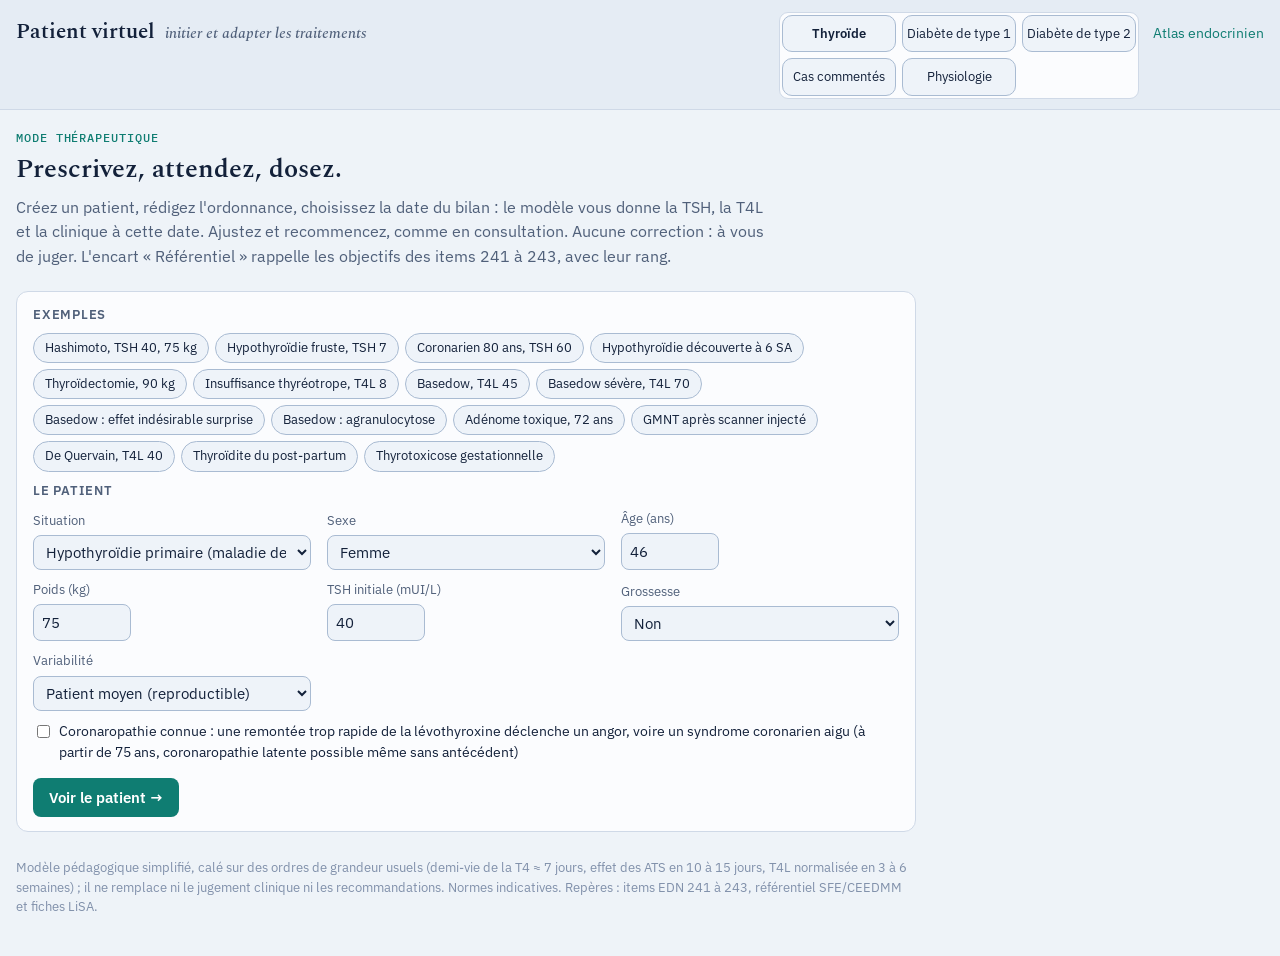
==== commit be5cc317: "Onglet diabète de type 1 : basal-bolus, pompe, boucle semi-fermée (modèle au pas de 5 min, AGP, lect" ====
--- a/simulateur.html
+++ b/simulateur.html
@@ -19,6 +19,7 @@
   <nav class="sv-nav">
     <div class="sv-tabs" role="tablist" aria-label="Mode">
       <button type="button" class="sv-tab" id="svTabSand" role="tab">Thyroïde</button>
+      <button type="button" class="sv-tab" id="svTabDt1" role="tab">Diabète de type 1</button>
       <button type="button" class="sv-tab" id="svTabDt2" role="tab">Diabète de type 2</button>
       <button type="button" class="sv-tab" id="svTabCases" role="tab">Cas commentés</button>
       <button type="button" class="sv-tab" id="svTabPhysio" role="tab">Physiologie</button>
@@ -48,8 +49,10 @@
 <script src="js/simu/dt2-tree.js"></script>
 <script src="js/simu/dt2-guide.js"></script>
 <script src="js/simu/dt2-hosp.js"></script>
+<script src="js/simu/dt2-story.js"></script>
 <script src="js/simu/dt2-physio.js"></script>
 <script src="js/simu/dt2.js"></script>
+<script src="js/simu/dt1.js"></script>
 <script src="js/simu/dt2-case.js"></script>
 <script src="js/simu/main.js"></script>
 </body>
--- a/css/simulateur.css
+++ b/css/simulateur.css
@@ -597,3 +597,112 @@
 .ph-sym.lv3 { border-color: var(--bad); color: var(--fg); background: color-mix(in srgb, var(--bad) 16%, transparent); }
 .ph-thr { stroke: var(--bad); stroke-width: 1; stroke-dasharray: 3 4; opacity: 0.7; }
 .ph-standalone .sv-chips { margin-bottom: 6px; }
+.ph-slow { font-size: 0.85rem; color: var(--warn); min-width: 11em; }
+/* Lisibilité : flux estompés hors thème, repères des organes non sélectionnés atténués, badges des médicaments */
+.ph-flow.dim { opacity: 0.13; animation: none; }
+.ph-flow.idle { opacity: 0.08; }
+.ph-org.far .ph-leader { opacity: 0.25; } .ph-org.far .ph-dot { opacity: 0.35; }
+.ph-org.sel .ph-leader { stroke: var(--accent); stroke-width: 1.6; stroke-dasharray: none; opacity: 1; }
+.ph-pt-s { font-size: 10.5px; }
+.ph-pill, .ph-pt { pointer-events: none; }
+/* Schéma des axes (style de l'atlas, sans corps) */
+.px-svg { background: var(--panel); border-radius: 14px; }
+.px-halo { fill: var(--tsh); opacity: 0.1; stroke: none; }
+.px-h-brain, .px-h-adrenal { fill: var(--trab); } .px-h-liver, .px-h-muscle, .px-h-stomach, .px-h-gut { fill: #8fbf2f; } .px-h-fat { fill: #e0a020; } .px-h-kidney, .px-h-bladder { fill: var(--t4); } .px-h-islet { fill: var(--accent); } .px-h-pen { fill: var(--warn); }
+.px-node { cursor: pointer; } .px-node:focus { outline: none; }
+.px-node:hover .px-halo { opacity: 0.22; }
+.px-node.sel .px-halo { opacity: 0.28; stroke: var(--accent); stroke-width: 3; }
+.px-node.how .px-halo { opacity: 0.32; stroke: var(--warn); stroke-width: 5; stroke-dasharray: 10 6; animation: px-spin 8s linear infinite; transform-box: fill-box; transform-origin: center; }
+@keyframes px-spin { to { transform: rotate(360deg); } }
+.px-lbl { font: 700 25px var(--font-body); fill: var(--fg); }
+.px-v { font: 600 21px var(--font-mono, monospace); fill: var(--accent); }
+.px-big { font-size: 34px; fill: var(--fg); }
+.px-sub { font: 400 17px var(--font-body); fill: var(--muted); }
+.px-box { fill: var(--panel-2, var(--panel)); stroke: var(--line); stroke-width: 2.5; }
+.px-box-blood { fill: color-mix(in srgb, #8fbf2f 14%, var(--panel)); stroke: #8fbf2f; stroke-width: 3.5; }
+.px-box-blood.high { stroke: var(--warn); } .px-box-blood.low { stroke: var(--bad); stroke-width: 5; }
+.px-box-keto { fill: color-mix(in srgb, var(--bad) 10%, var(--panel)); stroke: var(--bad); }
+.px-node.sel .px-box { stroke: var(--accent); stroke-width: 4; }
+.px-gbg { fill: var(--line); } .px-gok { fill: #8fbf2f; opacity: 0.6; } .px-needle { fill: var(--fg); }
+.px-flow { stroke-dasharray: 3 14; }
+.px-flow.px-sig { stroke-dasharray: 2 9; }
+.px-pill rect { fill: var(--panel); stroke: currentColor; stroke-width: 2; }
+.px-pill text { font: 600 17px var(--font-body); fill: var(--fg); }
+.px-pill.ph-g { color: #8fbf2f; } .px-pill.ph-i { color: var(--accent); } .px-pill.ph-n { color: var(--trab); } .px-pill.ph-u { color: var(--t4); } .px-pill.ph-k { color: var(--t3); } .px-pill.ph-f { color: #b07a45; } .px-pill.ph-a { color: #e5484d; } .px-pill.ph-x { color: var(--warn); }
+.px-pill, .px-sign, .px-badge, .px-badge-t { pointer-events: none; }
+.px-pill.dim, .px-sign.dim { opacity: 0.3; }
+.px-sign circle { fill: var(--panel); stroke-width: 2.5; }
+.px-sign path { fill: none; stroke-width: 3; stroke-linecap: round; }
+.px-sign.stim circle, .px-sign.stim path { stroke: var(--good); } .px-sign.inhib circle, .px-sign.inhib path { stroke: var(--bad); }
+.px-badge-t { font-size: 16px; }
+.px-penic { font-size: 54px; }
+.px-cface { fill: var(--panel); stroke: var(--line); stroke-width: 2; } .px-cday { fill: color-mix(in srgb, var(--warn) 18%, transparent); }
+.px-ctick { stroke: var(--muted); stroke-width: 2; } .px-chand { stroke: var(--accent); stroke-width: 4; stroke-linecap: round; }
+.px-ct { font: 600 22px var(--font-mono, monospace); fill: var(--fg); }
+.phb-isletc { fill: color-mix(in srgb, var(--o-pancreas) 50%, #fff); stroke: var(--o-line); stroke-width: 1.5; }
+.phb-islet-b { fill: #4f7cff; } .phb-islet-a { fill: #ff9f43; }
+.phb-org.o-bladder { fill: #e8cf6a; } .phb-ureter { fill: none; stroke: #d9b84a; stroke-width: 3; stroke-linecap: round; }
+.phb-org.o-adrenal { fill: #e9b445; } .phb-org.o-brain { fill: var(--o-brain); } .phb-org.o-cerebellum { fill: var(--o-cerebellum); } .phb-org.o-hypo { fill: var(--o-hypo); }
+.phb-org.o-stomach { fill: var(--o-stomach); } .phb-org.o-pancreas { fill: var(--o-pancreas); } .phb-org.o-colon { fill: var(--o-colon); } .phb-org.o-small { fill: var(--o-small); }
+.phb-org { stroke: var(--o-line); stroke-width: 1.2; }
+.phb-fiber { fill: none; stroke: rgba(255, 255, 255, 0.3); stroke-width: 1.5; }
+.px-svg .ph-drop { stroke-width: 1.2; } .px-svg .ph-trem { stroke-width: 3.5; } .px-svg .ph-neuro { font-size: 60px; } .px-svg .ph-coma { font-size: 44px; }
+.px-svg .ph-pen-lab { font-size: 11px; }
+/* Boutons « Comment ça marche ? » */
+.px-howwrap { margin: 10px 0 12px; padding: 10px 12px; border: 2px solid var(--accent); border-radius: 14px; background: color-mix(in srgb, var(--accent) 7%, transparent); }
+.px-howlab { margin: 0 0 8px !important; font-weight: 800; color: var(--accent); text-transform: uppercase; letter-spacing: 0.04em; font-size: 0.85rem; }
+.px-howbar { display: flex; flex-wrap: wrap; gap: 6px; }
+.px-howbtn { font: 700 0.92rem var(--font-body); padding: 7px 12px; border-radius: 999px; border: 1.5px solid var(--accent); background: var(--panel); color: var(--fg); cursor: pointer; }
+.px-howbtn:hover { background: color-mix(in srgb, var(--accent) 15%, var(--panel)); }
+.px-howbtn.on { background: var(--accent); color: var(--panel); }
+.px-howbox { margin-top: 10px; padding: 10px 14px; border-radius: 12px; background: var(--panel); border: 1px solid var(--line); }
+.px-howbox p { margin: 6px 0; }
+.px-howhead { display: flex; justify-content: space-between; align-items: center; gap: 10px; font-size: 1.05rem; }
+.ph-grid { grid-template-columns: 1fr !important; }
+.ph-side { display: grid; grid-template-columns: repeat(3, minmax(0, 1fr)); align-items: start; }
+@media (max-width: 900px) { .ph-side { grid-template-columns: 1fr; } }
+.ph-predcol { display: flex; flex-direction: column; gap: 8px; }
+.ph-full .px-svg { max-height: 82vh; }
+/* Type de partie, niveau, humour */
+.sv-games { display: grid; grid-template-columns: repeat(3, minmax(0, 1fr)); gap: 10px; }
+@media (max-width: 700px) { .sv-games { grid-template-columns: 1fr; } }
+.sv-gamebtn { display: flex; flex-direction: column; align-items: flex-start; gap: 4px; text-align: left; padding: 12px 14px; border-radius: 14px; border: 2px solid var(--line); background: var(--panel); color: var(--fg); cursor: pointer; font: inherit; }
+.sv-gamebtn strong { font-size: 1.05rem; } .sv-gamebtn span:last-child { color: var(--muted); font-size: 0.88rem; }
+.sv-game-ic { font-size: 1.6rem; }
+.sv-gamebtn:hover { border-color: var(--accent); }
+.sv-gamebtn.on { border-color: var(--accent); background: color-mix(in srgb, var(--accent) 12%, var(--panel)); }
+.sv-gameopts { display: flex; flex-wrap: wrap; gap: 8px 28px; margin-top: 12px; }
+.sv-seg { display: inline-flex; flex-wrap: wrap; gap: 4px; }
+.sv-segb { font: 600 0.88rem var(--font-body); padding: 6px 12px; border-radius: 999px; border: 1.5px solid var(--line); background: var(--panel); color: var(--fg); cursor: pointer; }
+.sv-segb.on { background: var(--accent); border-color: var(--accent); color: var(--panel); }
+.sv-sf { border-left: 3px solid var(--warn); padding-left: 8px; }
+/* Mode histoire */
+.sv-storygrid { display: grid; grid-template-columns: repeat(2, minmax(0, 1fr)); gap: 10px; }
+@media (max-width: 700px) { .sv-storygrid { grid-template-columns: 1fr; } }
+.sv-story { display: flex; flex-direction: column; align-items: flex-start; gap: 4px; text-align: left; padding: 12px 14px; border-radius: 14px; border: 2px solid var(--line); background: var(--panel); color: var(--fg); cursor: pointer; font: inherit; }
+.sv-story:hover { border-color: var(--accent); }
+.sv-story span { color: var(--muted); font-size: 0.9rem; } .sv-story .sv-story-ch { color: var(--accent); font-weight: 600; font-size: 0.82rem; }
+.sv-storycard { border: 2px solid var(--accent); background: color-mix(in srgb, var(--accent) 6%, var(--panel)); }
+.sv-storytext { font-size: 1.02rem; line-height: 1.5; }
+.sv-storygoal { padding: 8px 10px; border-radius: 10px; background: var(--panel); border: 1px dashed var(--accent); }
+.sv-storyeval { margin: 6px 0; padding-left: 0; list-style: none; }
+.sv-storyeval li { margin: 4px 0; } .sv-storyeval li.ok b { color: var(--good); } .sv-storyeval li.ko b { color: var(--bad); }
+/* Diabète de type 1 */
+.dt1-segs { display: flex; flex-wrap: wrap; gap: 6px; }
+.dt1-seg { display: flex; flex-direction: column; gap: 2px; font-size: 0.82rem; color: var(--muted); }
+.dt1-seg .sv-num { width: 5.2em; }
+.dt1-kpis { display: grid; grid-template-columns: repeat(auto-fit, minmax(130px, 1fr)); gap: 8px; }
+.dt1-kpi { display: flex; flex-direction: column; gap: 2px; padding: 8px 10px; border-radius: 10px; border: 1.5px solid var(--line); background: var(--panel); }
+.dt1-kpi span { font-size: 0.8rem; color: var(--muted); } .dt1-kpi strong { font: 600 1.1rem var(--font-data); } .dt1-kpi em { font-style: normal; font-size: 0.74rem; color: var(--faint); }
+.dt1-kpi.ok { border-color: var(--good); } .dt1-kpi.ko { border-color: var(--warn); }
+.dt1-an { margin: 0; padding-left: 0; list-style: none; display: flex; flex-direction: column; gap: 6px; }
+.dt1-an li { padding: 6px 10px; border-radius: 8px; border-left: 4px solid var(--line); background: var(--panel); }
+.dt1-an .dt1-bad { border-color: var(--bad); } .dt1-an .dt1-warn { border-color: var(--warn); } .dt1-an .dt1-tip { border-color: var(--info); } .dt1-an .dt1-good { border-color: var(--good); }
+.dt1-basal { fill: none; stroke: var(--accent); stroke-width: 2; }
+.dt1-bol { fill: var(--accent); opacity: 0.85; } .dt1-auto { fill: var(--warn); opacity: 0.9; }
+.dt1-p90 { fill: color-mix(in srgb, var(--tsh) 18%, transparent); } .dt1-p50 { fill: color-mix(in srgb, var(--tsh) 38%, transparent); }
+.dt1-truth { padding: 8px 10px; border-radius: 10px; border: 1px dashed var(--accent); font-size: 0.9rem; }
+.dt1-truth p { margin: 4px 0; }
+.dt1-evnote { padding: 8px 10px; border-radius: 10px; background: color-mix(in srgb, var(--info) 10%, var(--panel)); font-size: 0.92rem; }
+.dt1-evnote p { margin: 4px 0; } .dt1-joke { font-style: italic; }
+.dt1-win { font-weight: 700; color: var(--good); }
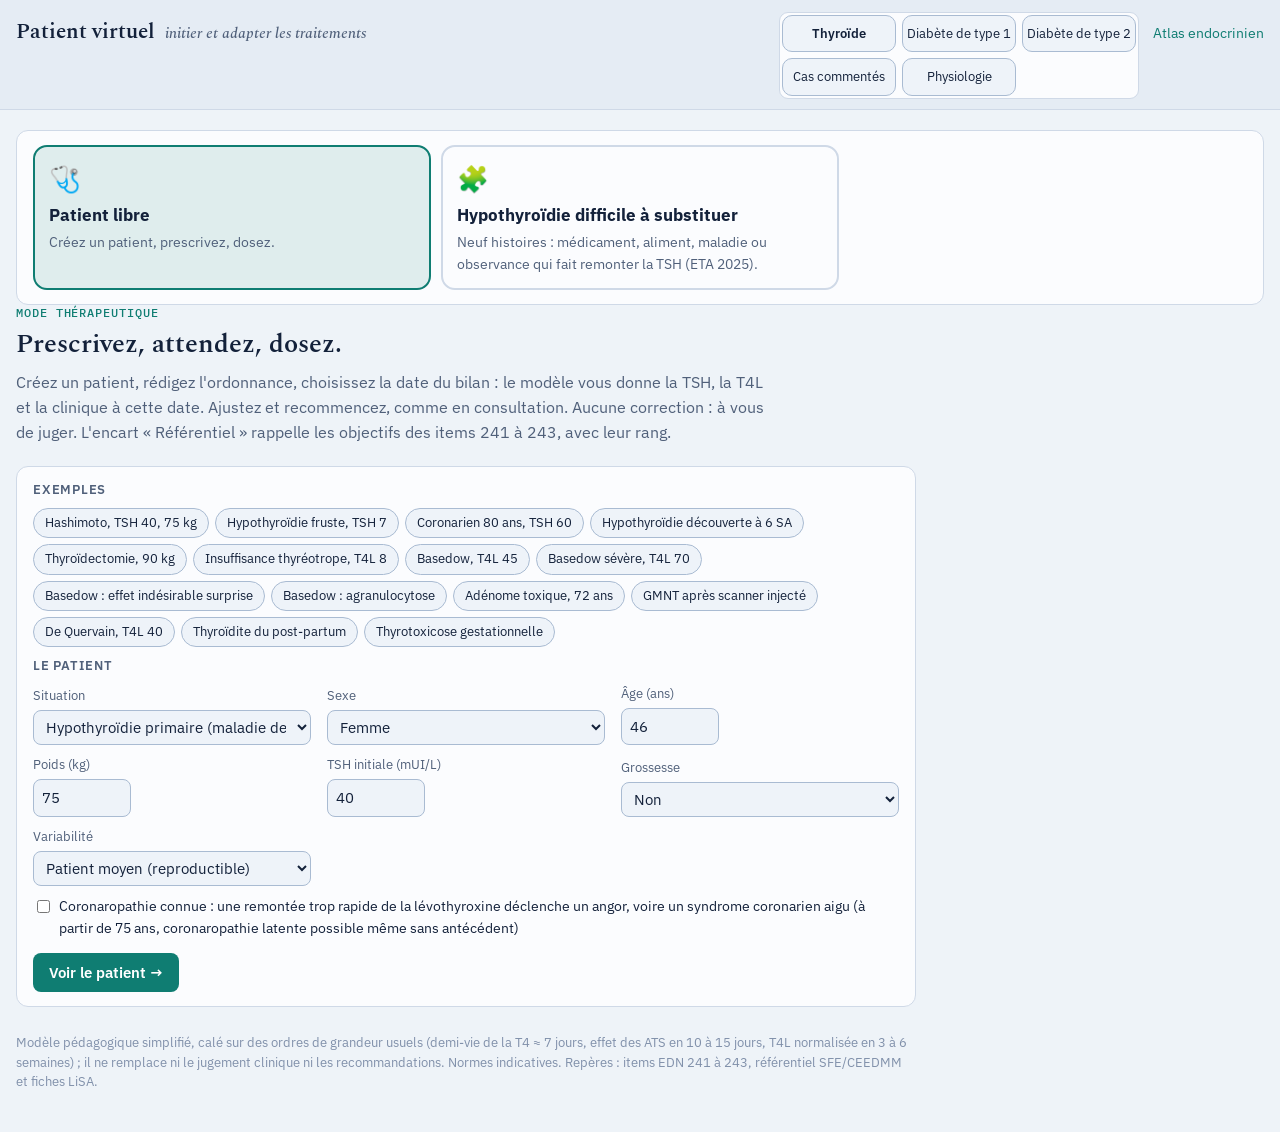
==== commit 6b477c4a: "Lévothyroxine : interférences ETA 2025 dans l'atlas (fiche) et mode « hypothyroïdie difficile à subs" ====
--- a/simulateur.html
+++ b/simulateur.html
@@ -34,6 +34,7 @@
 
 <div class="sv-tip" id="svTip" role="tooltip" hidden></div>
 
+<script src="js/lt4-eta.js"></script>
 <script src="js/simu/model.js"></script>
 <script src="js/simu/rules.js"></script>
 <script src="js/simu/cases.js"></script>
@@ -41,6 +42,7 @@
 <script src="js/simu/ui.js"></script>
 <script src="js/simu/toons.js"></script>
 <script src="js/simu/adverse.js"></script>
+<script src="js/simu/lt4-hard.js"></script>
 <script src="js/simu/sandbox.js"></script>
 <script src="js/simu/dt2-ref.js"></script>
 <script src="js/simu/dt2-model.js"></script>
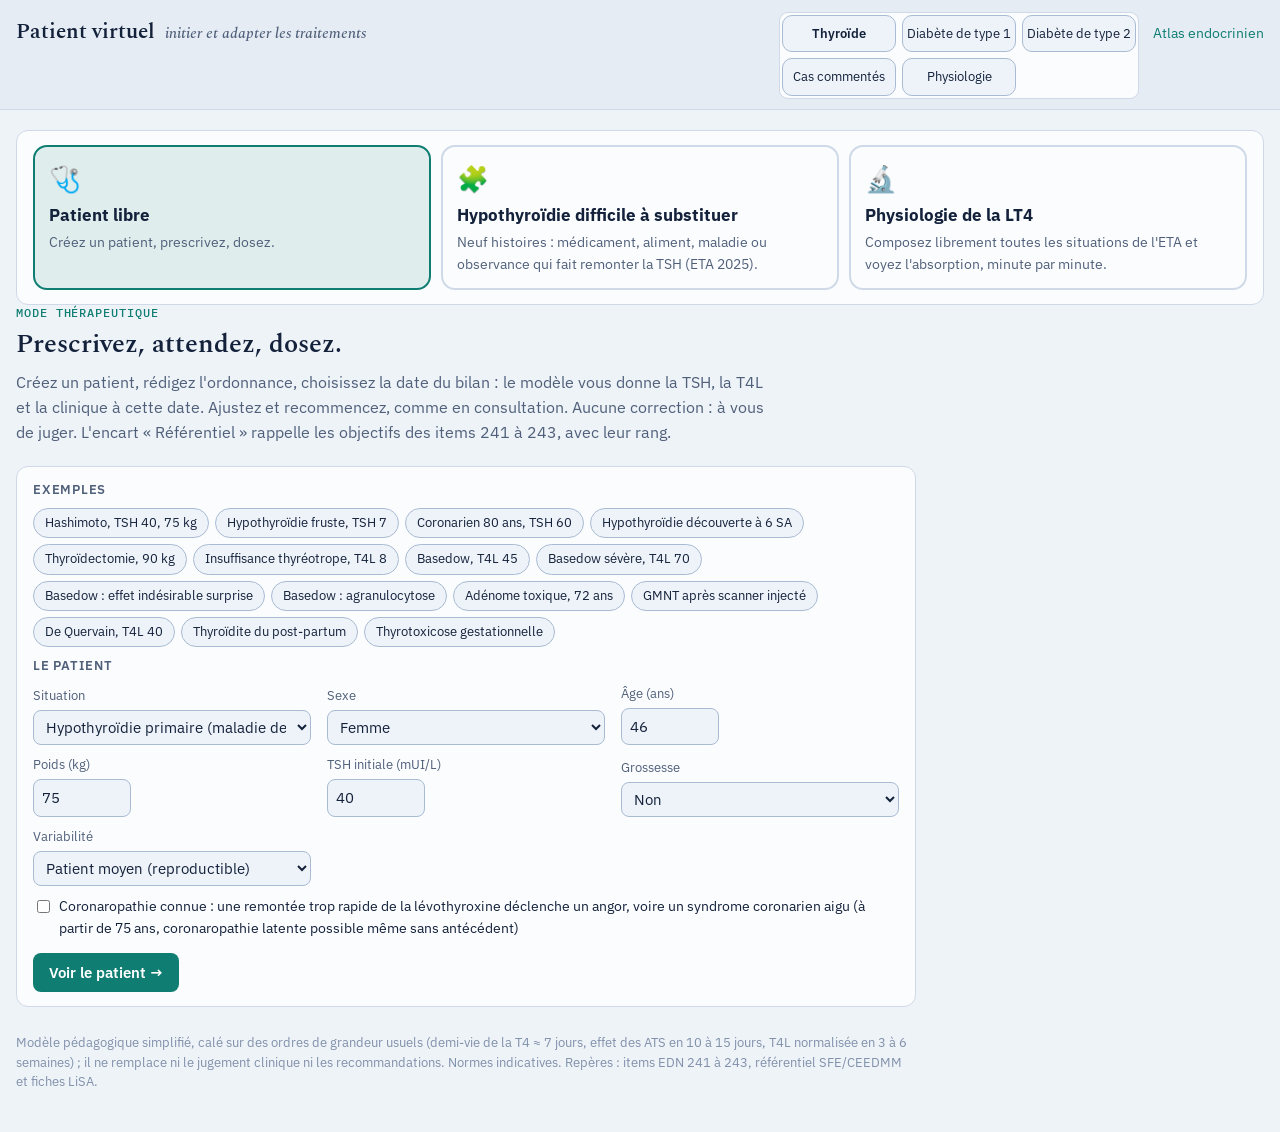
==== commit a8363316: "Thyroïde : physiologie de la lévothyroxine (absorption minute par minute, toutes les situations de l" ====
--- a/simulateur.html
+++ b/simulateur.html
@@ -43,6 +43,7 @@
 <script src="js/simu/toons.js"></script>
 <script src="js/simu/adverse.js"></script>
 <script src="js/simu/lt4-hard.js"></script>
+<script src="js/simu/lt4-physio.js"></script>
 <script src="js/simu/sandbox.js"></script>
 <script src="js/simu/dt2-ref.js"></script>
 <script src="js/simu/dt2-model.js"></script>
--- a/css/simulateur.css
+++ b/css/simulateur.css
@@ -706,3 +706,30 @@
 .dt1-evnote { padding: 8px 10px; border-radius: 10px; background: color-mix(in srgb, var(--info) 10%, var(--panel)); font-size: 0.92rem; }
 .dt1-evnote p { margin: 4px 0; } .dt1-joke { font-style: italic; }
 .dt1-win { font-weight: 700; color: var(--good); }
+/* Physiologie de la lévothyroxine */
+.lp-grid { display: grid; grid-template-columns: minmax(260px, 340px) minmax(0, 1fr); gap: 14px; align-items: start; }
+@media (max-width: 900px) { .lp-grid { grid-template-columns: 1fr; } }
+.lp-ctrl { display: flex; flex-direction: column; gap: 8px; }
+.lp-group { border: 1px solid var(--line); border-radius: 10px; padding: 6px 10px; background: var(--panel); }
+.lp-group summary { cursor: pointer; font-weight: 600; font-size: 0.9rem; }
+.lp-items { display: flex; flex-direction: column; gap: 4px; margin-top: 6px; }
+.lp-item { display: flex; flex-wrap: wrap; align-items: center; gap: 4px 8px; font-size: 0.86rem; }
+.lp-item.on { font-weight: 600; } .lp-item select { font-size: 0.8rem; padding: 2px 4px; }
+.lp-main { display: flex; flex-direction: column; gap: 8px; min-width: 0; }
+.lp-org { stroke: var(--o-line, rgba(0,0,0,.35)); stroke-width: 1.2; }
+.lp-pill { fill: #f2d16b; } .lp-line { stroke: #b48a1e; stroke-width: 2; }
+.lp-stomach { fill: #dca090; } .lp-colon { fill: #b9826e; } .lp-small { fill: #e6ad99; } .lp-feces { fill: #8a6a45; }
+.lp-liver { fill: #a2483b; } .lp-gall { fill: #6dab58; } .lp-cell { fill: color-mix(in srgb, var(--tsh) 25%, var(--panel)); } .lp-nuc { fill: color-mix(in srgb, var(--tsh) 55%, var(--panel)); }
+.lp-pitant { fill: #6a9ee0; } .lp-pitpost { fill: #aab0c4; }
+.lp-vwall { fill: none; stroke: #c9414e; stroke-width: 26; stroke-linecap: round; opacity: .55; } .lp-vlum { fill: none; stroke: #e57b84; stroke-width: 18; stroke-linecap: round; } .lp-rbc { fill: #b23a46; }
+.lp-h-mouth, .lp-h-stomach, .lp-h-gut { fill: #e0a020; } .lp-h-feces { fill: #8a6a45; } .lp-h-blood, .lp-h-liver { fill: #c9414e; } .lp-h-tissue, .lp-h-pit { fill: var(--tsh); }
+.lp-flow { fill: none; stroke-linecap: round; stroke-dasharray: 3 14; animation: phflow 2s linear infinite; opacity: .85; }
+.lp-flow.idle { opacity: .1; animation: none; }
+.lp-flow.lp-a { stroke: #e0a020; } .lp-flow.lp-l { stroke: #8a6a45; } .lp-flow.lp-k { stroke: var(--tsh); }
+.lp-ah.lp-a { fill: #e0a020; } .lp-ah.lp-l { fill: #8a6a45; } .lp-ah.lp-k { fill: var(--tsh); }
+.lp-pill text { font: 600 16px var(--font-body); fill: var(--fg); } .lp-pill rect { fill: var(--panel); stroke: var(--line); stroke-width: 1.5; }
+.lp-badge { fill: color-mix(in srgb, var(--warn) 25%, var(--panel)); stroke: var(--warn); stroke-width: 1.2; } .lp-badge-t { font-size: 14px; }
+.lp-mol { pointer-events: none; } .lp-m-diss, .lp-m-empt, .lp-m-abs { fill: #f2d16b; stroke: #b48a1e; } .lp-m-bind { fill: #8a6a45; stroke: #4e3a22; } .lp-m-loss { fill: #c9a87a; } .lp-m-clear, .lp-m-conv, .lp-m-fb { fill: #e57b84; } .lp-m-tsh { fill: var(--tsh); }
+.lp-ref { fill: none; stroke: var(--muted); stroke-width: 1.6; stroke-dasharray: 5 4; } .lp-stom { fill: none; stroke: #e0a020; stroke-width: 1.4; } .lp-int { fill: none; stroke: #c98a3a; stroke-width: 1.4; stroke-dasharray: 2 3; } .lp-lost { fill: none; stroke: #8a6a45; stroke-width: 1.6; }
+.lp-lg.ph-l-g { fill: var(--tsh); } .lp-lg.lp-ref { fill: var(--muted); } .lp-lg.lp-stom { fill: #e0a020; } .lp-lg.lp-int { fill: #c98a3a; } .lp-lg.lp-lost { fill: #8a6a45; }
+.lp-card .px-v { font-size: 17px; } .lp-card .px-sub { font-size: 14px; }
